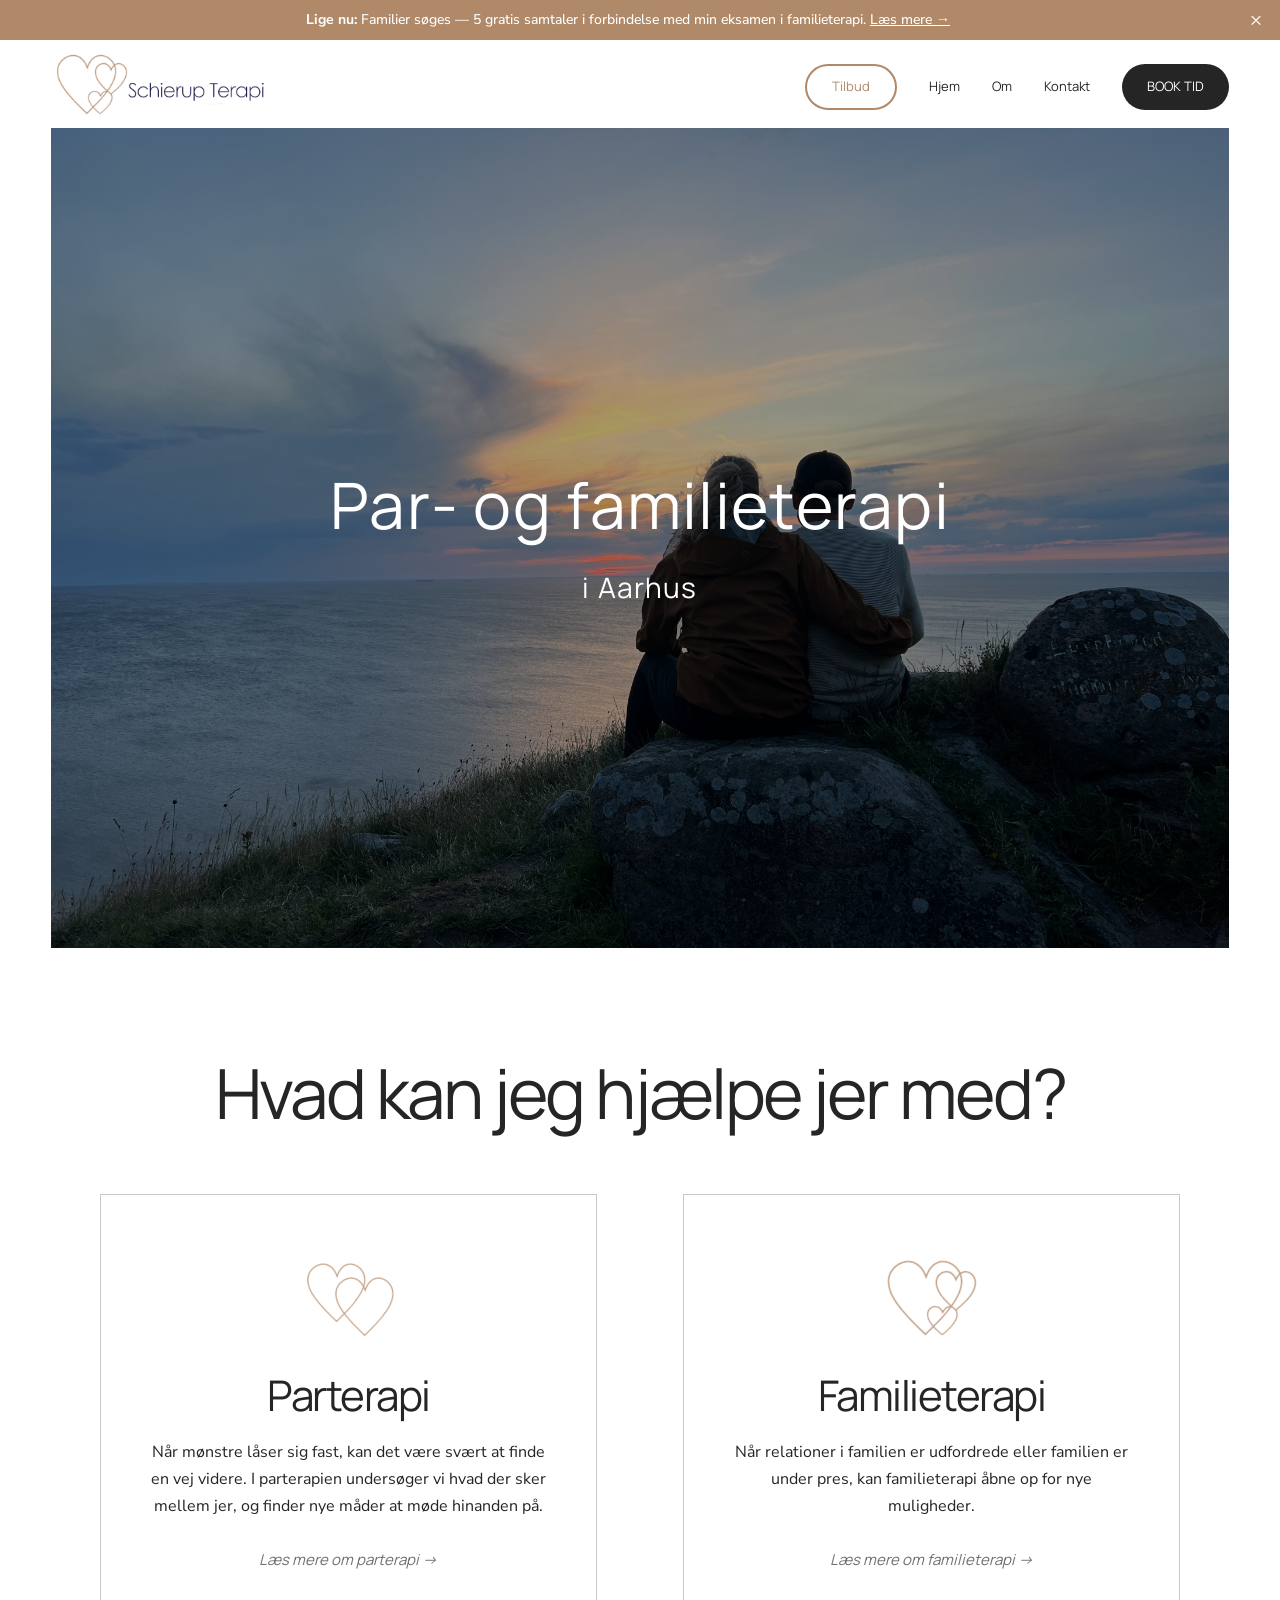
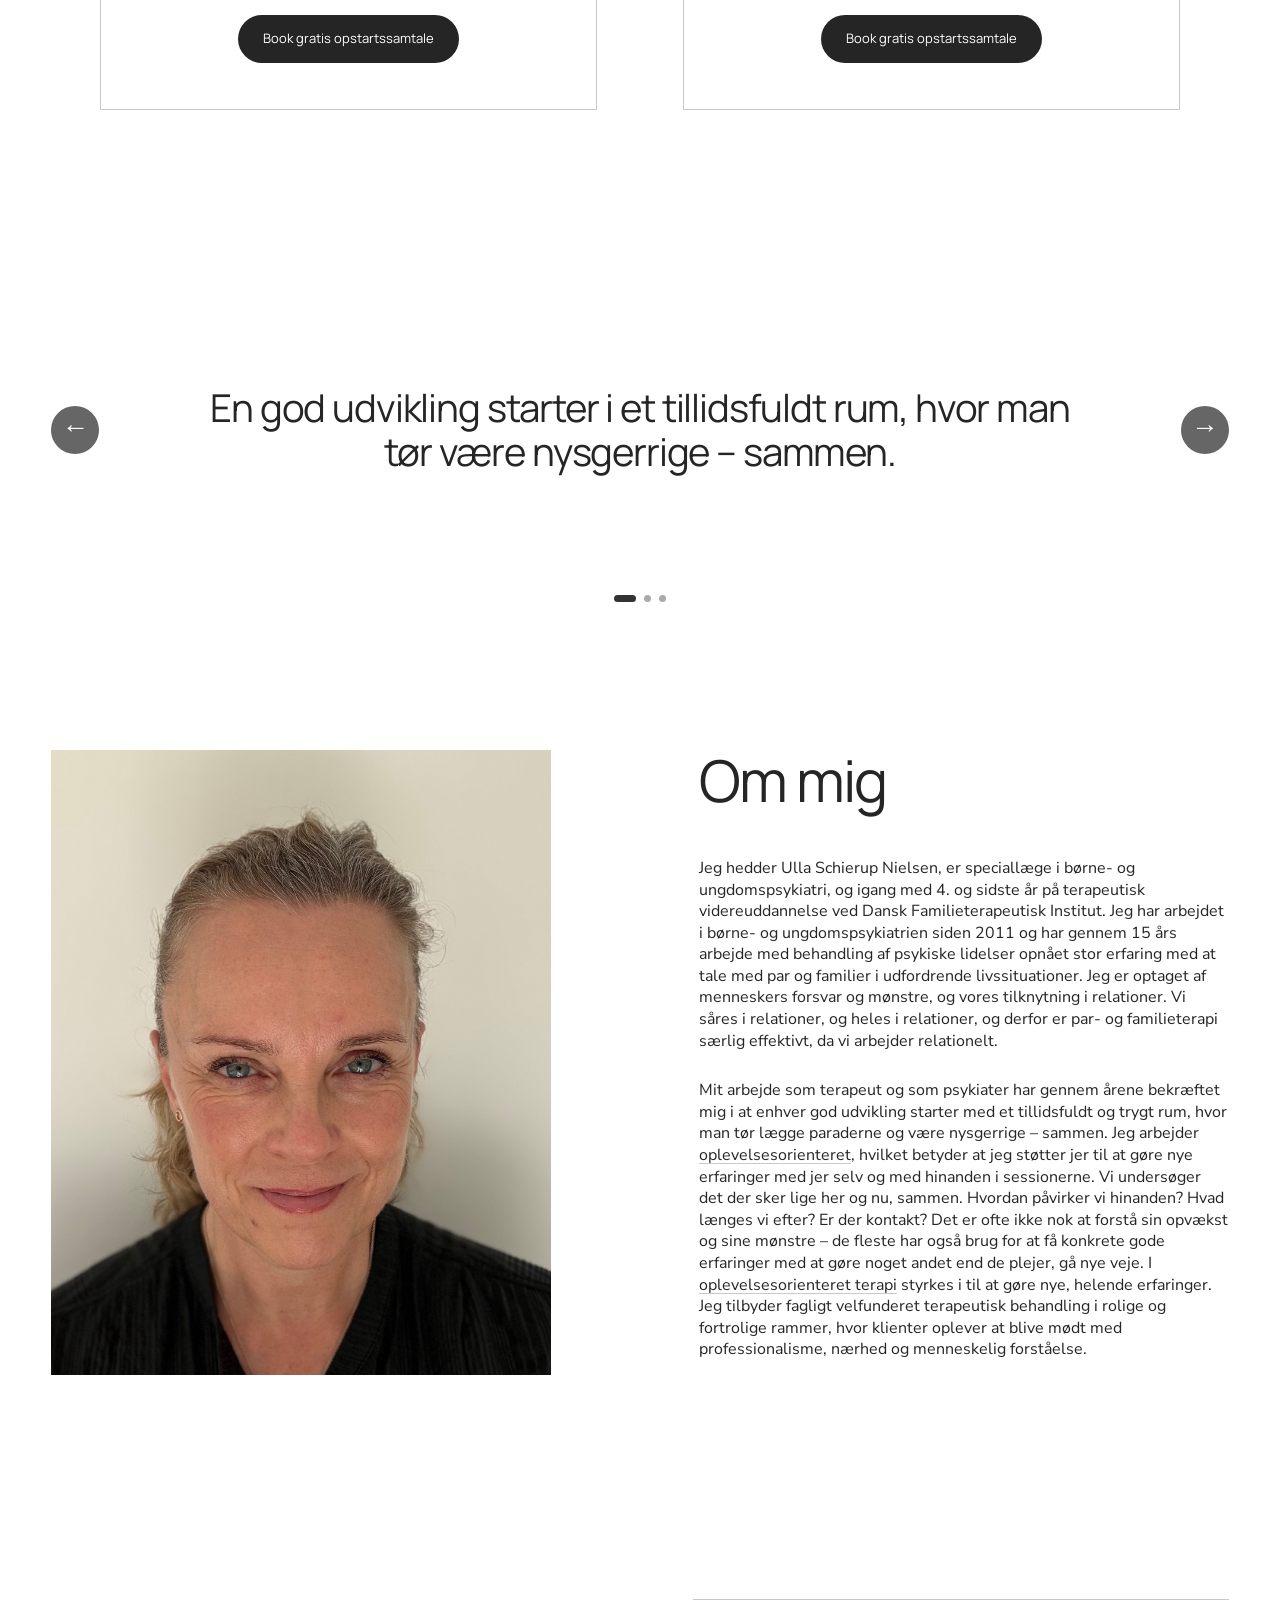
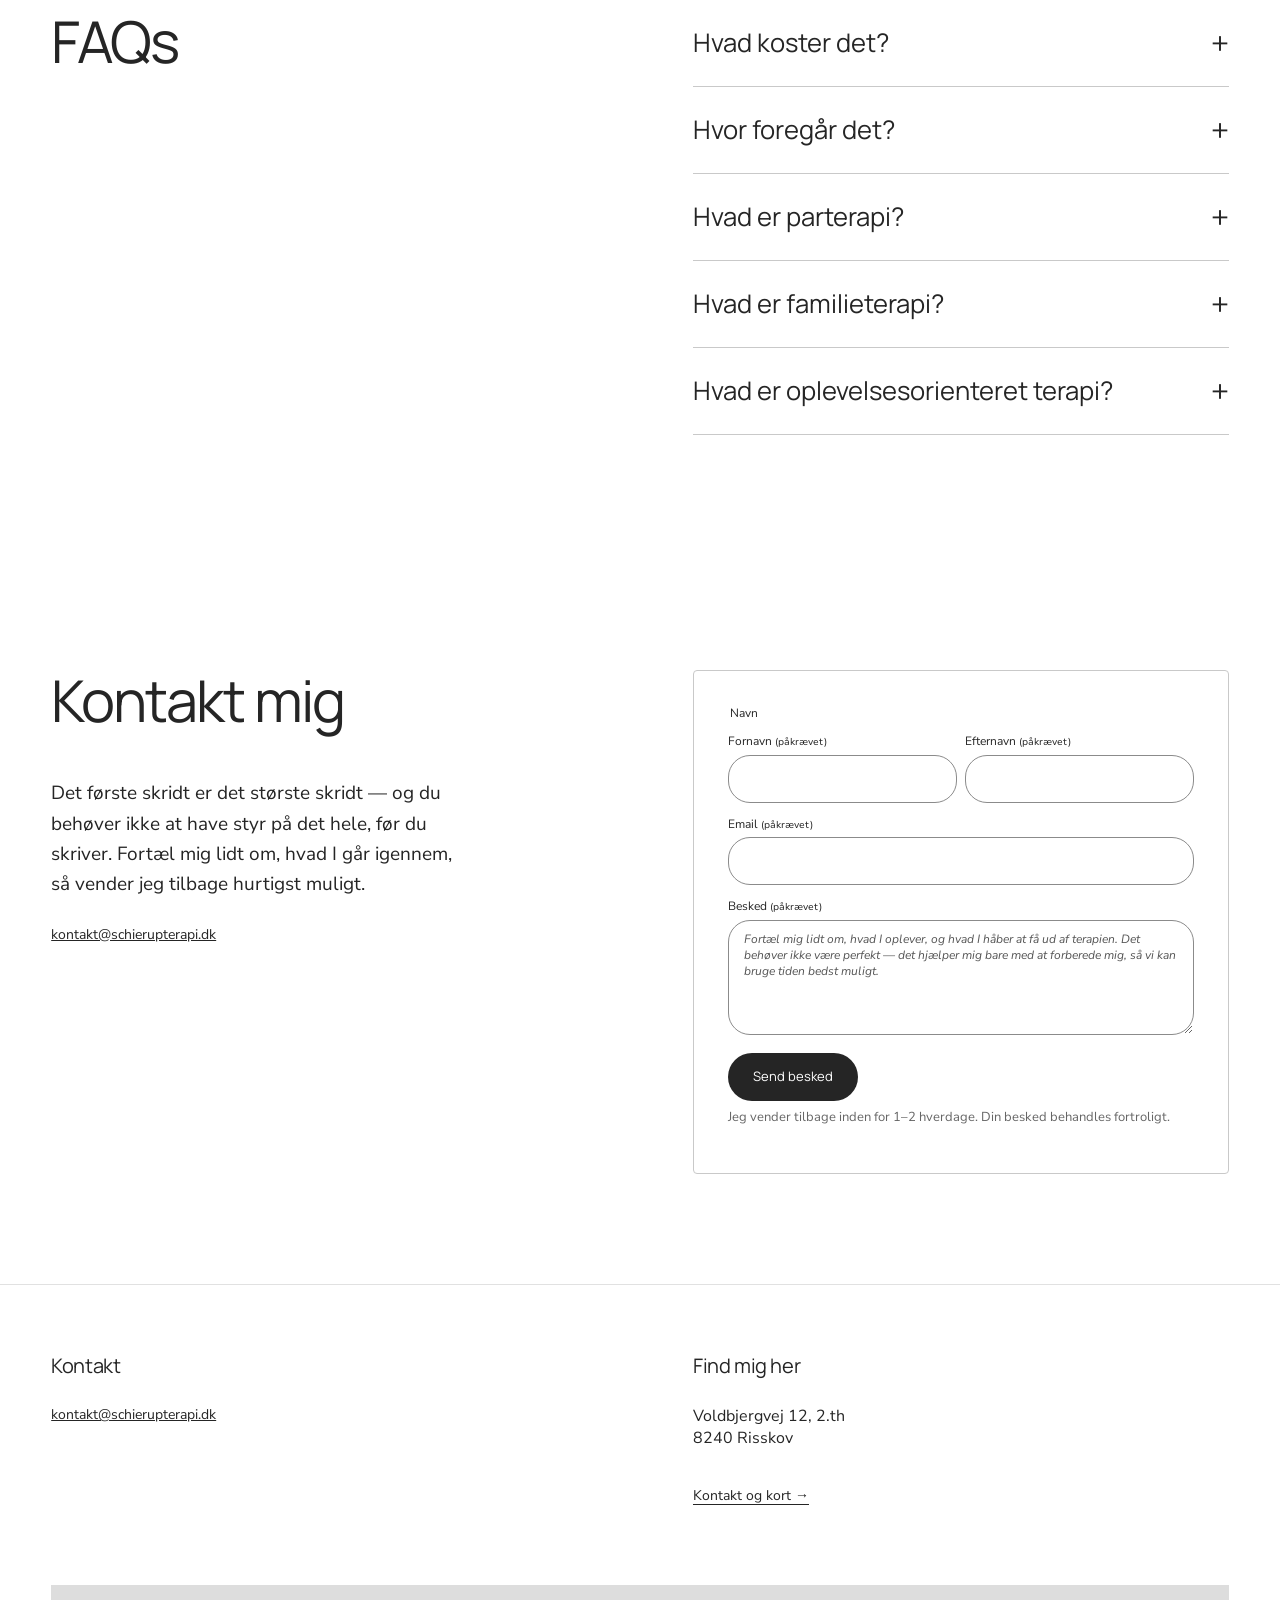
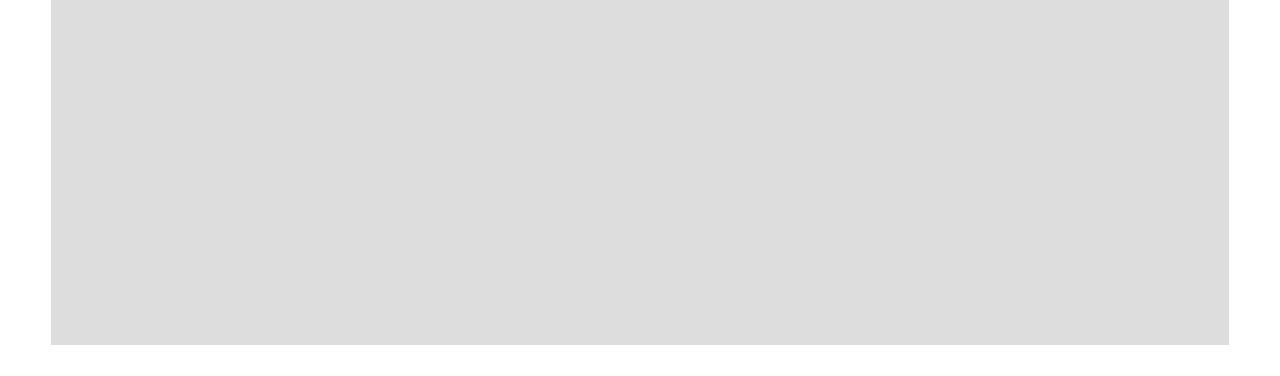
==== index.html @ 2f8e3a0c "Fix script version og konflikter" ====
<!doctype html>
<html lang="da">
<head>
  <meta charset="utf-8">
  <meta name="viewport" content="width=device-width, initial-scale=1">
  <meta name="description" content="Parterapi og familieterapi i Aarhus/Risskov ved Ulla Schierup Nielsen. Få hjælp til relationer, konflikter og familieliv. Book gratis opstartssamtale.">
<link rel="canonical" href="https://www.schierupterapi.dk/">
<meta property="og:title" content="Schierup Terapi — Parterapi og familieterapi i Aarhus">
<meta property="og:description" content="Parterapi og familieterapi i Aarhus/Risskov. Få hjælp til relationer, konflikter og familieliv. Book gratis opstartssamtale.">
<meta property="og:type" content="website">
<meta property="og:url" content="https://www.schierupterapi.dk/">
  <title>Schierup Terapi — Parterapi og familieterapi i Aarhus</title>
  <link rel="icon" type="image/png" sizes="32x32" href="assets/newsitelogo.png">
  <link rel="icon" type="image/png" sizes="180x180" href="assets/newsitelogo.png">
  <link rel="apple-touch-icon" href="assets/newsitelogo.png">
  <link rel="preconnect" href="https://fonts.googleapis.com">
  <link rel="preconnect" href="https://fonts.gstatic.com" crossorigin>
  <link href="https://fonts.googleapis.com/css2?family=Manrope:wght@400;500;700&family=Nunito+Sans:ital,wght@0,400;0,700;1,400&display=swap" rel="stylesheet">
  <link rel="stylesheet" href="styles.css?v=18">
<script type="application/ld+json">
{
  "@context": "https://schema.org",
  "@type": "LocalBusiness",
  "name": "Schierup Terapi",
  "description": "Parterapi og familieterapi i Aarhus/Risskov",
  "url": "https://www.schierupterapi.dk/",
  "email": "kontakt@schierupterapi.dk",
  "address": {
    "@type": "PostalAddress",
    "streetAddress": "Voldbjergvej 12, 2. th",
    "postalCode": "8240",
    "addressLocality": "Risskov",
    "addressCountry": "DK"
  },
  "areaServed": "Aarhus"
}
</script>
</head>
<body>
  <div class="site-banner" id="site-banner" role="region" aria-label="Tilbud">
    <a class="site-banner-link" href="tilbud.html"><strong>Lige nu:</strong> Familier søges — 5 gratis samtaler i forbindelse med min eksamen i familieterapi. <span class="banner-cta">Læs mere →</span></a>
    <button class="site-banner-close" type="button" aria-label="Luk banner" data-banner-close>×</button>
  </div>
  <a class="skip-link" href="#main">Gå til indhold</a>
  <header class="site-header">
    <a class="brand" href="#top" aria-label="Schierup Terapi – forside"><img src="assets/logo.png" alt="Schierup Terapi"></a>
    <button class="menu-toggle" type="button" aria-expanded="false" aria-controls="navigation"><span></span><span></span><span></span><span class="sr-only">Åbn menu</span></button>
    <nav id="navigation" aria-label="Hovedmenu">
      <a class="button button-offer" href="tilbud.html">Tilbud</a><a href="index.html">Hjem</a><a href="om.html">Om</a>
      <a href="kontakt.html">Kontakt</a>
      <a class="button button-header" href="book.html">BOOK TID</a>
    </nav>
  </header>

  <main id="main">
    <section class="hero" id="top" aria-label="Par- og familieterapi">
      <img src="assets/hero.jpg" alt="Yogaøvelse i et lyst rum" fetchpriority="high" decoding="async">
      <div class="hero-shade"></div>
      <div class="hero-content">
        <blockquote>Par- og familieterapi</blockquote>
        <cite>i Aarhus</cite>
      </div>
    </section>

    <section class="services section-shell">
      <h1>Hvad kan jeg hjælpe jer med?</h1>
      <div class="service-cards">
        <article class="service-card">
          <img class="service-icon" src="assets/parterapi.png" alt="" loading="lazy" decoding="async">
          <h2>Parterapi</h2>
          <p>Når mønstre låser sig fast, kan det være svært at finde en vej videre. I parterapien undersøger vi hvad der sker mellem jer, og finder nye måder at møde hinanden på.</p>
          <a class="card-link-secondary" href="#parterapi">Læs mere om parterapi <span>→</span></a>
          <a class="button treatment-button" href="book.html">Book gratis opstartssamtale</a>
        </article>
        <article class="service-card">
          <img class="service-icon" src="assets/familieterapi.png" alt="" loading="lazy" decoding="async">
          <h2>Familieterapi</h2>
          <p>Når relationer i familien er udfordrede eller familien er under pres, kan familieterapi åbne op for nye muligheder.</p>
          <a class="card-link-secondary" href="#familieterapi">Læs mere om familieterapi <span>→</span></a>
          <a class="button treatment-button" href="book.html">Book gratis opstartssamtale</a>
        </article>
      </div>
    </section>

    <section class="testimonial-strip" aria-label="Citater">
      <button class="round-arrow" type="button" data-quote-prev aria-label="Forrige citat">←</button>
      <div class="quote-viewport" aria-live="polite">
        <blockquote class="quote-slide is-active">En god udvikling starter i et tillidsfuldt rum, hvor man tør være nysgerrige – sammen.</blockquote>
        <blockquote class="quote-slide">Det er ikke altid nok at forstå sin opvækst. Ofte sker forandringen først når vi træder nye spor.</blockquote>
        <blockquote class="quote-slide">Når vi tør møde os selv og hinanden som vi er, kan vi tage personligt ansvar.</blockquote>
      </div>
      <button class="round-arrow" type="button" data-quote-next aria-label="Næste citat">→</button>
      <div class="quote-dots" data-quote-dots aria-label="Vælg citat"></div>
    </section>

    <section class="about section-shell" id="om">
      <div class="about-inner">
        <div class="about-visual">
          <div class="about-portrait">
            <img src="assets/portræt.jpg" alt="Ulla Schierup Nielsen" loading="lazy" decoding="async">
          </div>
        </div>
        <div class="about-copy">
          <h2>Om mig</h2>
          <p>Jeg hedder Ulla Schierup Nielsen, er speciallæge i børne- og ungdomspsykiatri, og igang med 4. og sidste år på terapeutisk videreuddannelse ved Dansk Familieterapeutisk Institut. Jeg har arbejdet i børne- og ungdomspsykiatrien siden 2011 og har gennem 15 års arbejde med behandling af psykiske lidelser opnået stor erfaring med at tale med par og familier i udfordrende livssituationer. Jeg er optaget af menneskers forsvar og mønstre, og vores tilknytning i relationer. Vi såres i relationer, og heles i relationer, og derfor er par- og familieterapi særlig effektivt, da vi arbejder relationelt.</p>
          <p>Mit arbejde som terapeut og som psykiater har gennem årene bekræftet mig i at enhver god udvikling starter med et tillidsfuldt og trygt rum, hvor man tør lægge paraderne og være nysgerrige – sammen. Jeg arbejder <a class="inline-link" href="index.html#oplevelsesorienteret-terapi">oplevelsesorienteret</a>, hvilket betyder at jeg støtter jer til at gøre nye erfaringer med jer selv og med hinanden i sessionerne. Vi undersøger det der sker lige her og nu, sammen. Hvordan påvirker vi hinanden? Hvad længes vi efter? Er der kontakt? Det er ofte ikke nok at forstå sin opvækst og sine mønstre – de fleste har også brug for at få konkrete gode erfaringer med at gøre noget andet end de plejer, gå nye veje. I <a class="inline-link" href="index.html#oplevelsesorienteret-terapi">oplevelsesorienteret terapi</a> styrkes i til at gøre nye, helende erfaringer. Jeg tilbyder fagligt velfunderet terapeutisk behandling i rolige og fortrolige rammer, hvor klienter oplever at blive mødt med professionalisme, nærhed og menneskelig forståelse.</p>
        </div> 
      </div>
    </section>

    <section class="faq section-shell" id="faq">
      <h2>FAQs</h2>
      <div class="faq-list">
        <details>
          <summary>Hvad koster det?<span>+</span></summary>
          <div class="faq-answer"><p>Parterapi, 90 minutter: 1.200 kr. pr. session, 5 sessioner for 5.000 kr</p><p>Familieterapi, 90 minutter: 1.200 kr. pr. session, 5 sessioner for 5.000 kr</p></div>
        </details>
        <details>
          <summary>Hvor foregår det?<span>+</span></summary>
          <div class="faq-answer"><p>Alle sessioner foregår i Institut for Mental Sundheds lokaler på Voldbjergvej 12, 2. th, 8240 Risskov.</p></div>
        </details>
        <details id="parterapi">
          <summary>Hvad er parterapi?<span>+</span></summary>
          <div class="faq-answer"><p>Når vi indgår i en tæt relation, påvirker vi hinanden. Der vil opstå misforståelser og konflikter som skal håndteres, og vores tillærte mønstre vil uundgåeligt brydes med hinanden. Vi udfordres i at være os selv, sammen. Vi konfronteres med vores mindre pæne sider, og nogle gange kan det være slidsomt. Sådan er parforhold for alle, og mange par finder efterhånden en god vej til at løse konflikter når de opstår.</p><p>Nogle gange bliver dynamikkerne så fastlåste at det er svært at se vejen videre – eller der opstår pludselig pres fra omgivelserne som vælter læsset. Parterapi kan løsne det fastlåste og åbne nye muligheder for udvikling.</p><p>Sammen undersøger vi hvordan I påvirker hinanden, hvilke behov der ligger bag reaktionerne, og tager udgangspunkt i det der foregår imellem jer, når nye veje skal findes. Da parterapi arbejder i det relationelle felt, er det en langt mere effektiv udviklingsmulighed end individuel terapi. Vi såres i relationer og heles i relationer.</p></div>
        </details>
        <details id="familieterapi">
          <summary>Hvad er familieterapi?<span>+</span></summary>
          <div class="faq-answer"><p>I vores familierelationer påvirkes vi livslangt. Uløste konflikter kan skabe afstand, spændinger og dårlig stemning i hjemmet eller i familien. Det mærker alle, både voksne og børn.</p><p>Familiens mønstre kan sætte spor i barndommen som rækker langt ind i voksenalderen, og man kan som voksen have brug for at få talt ud med sine voksne søskende eller ældre forældre. Der kan også pludselig opstå ydre pres på familien som udløser behov for at styrke relationerne.</p><p>Familieterapi handler om at tale om det der fylder i et trygt rum hvor alle bliver hørt. I terapien er vi sammen om at finde ud af hvordan I påvirker hinanden, hvilke behov og længsler der ligger bag reaktionerne, og tager udgangspunkt i det der foregår mellem jer i sessionerne, når nye veje skal findes. Når relationerne styrkes, skabes der mere ro, tryghed og plads til at være sig selv.</p><p>Børn kan deltage i terapien. De mærker stemninger i hjemmet og har brug for at føle sig betydningsfulde, at blive set, og at opleve at de voksne tager ansvar for at løse det der er svært. Børn kan derfor være en vigtig del af terapien, og vi finder sammen ud af hvordan og hvornår de deltager.</p><p>Da familieterapi arbejder i det relationelle felt, er det en langt mere effektiv udviklingsmulighed end individuel terapi. Vi såres i relationer og heles i relationer.</p></div>
        </details>
        <details id="oplevelsesorienteret-terapi">
          <summary>Hvad er oplevelsesorienteret terapi?<span>+</span></summary>
          <div class="faq-answer"><p>Jeg er uddannet på Dansk Familieterapeutisk Institut, som har stort fokus på oplevelsesorienteret terapi. Det betyder at jeg støtter jer til at gøre nye erfaringer med jer selv og hinanden i sessionerne. Vi undersøger hvad der sker lige her og nu, sammen. Hvordan påvirker vi hinanden? Hvordan lander vores ord? Hvilke behov og længsler ligger bag de reaktioner der kommer? Er der kontakt?</p><p>Det er ofte ikke nok at forstå sin opvækst og sine mønstre rent intellektuelt, selvom det absolut også har stor værdi. De fleste har også brug for at få konkrete erfaringer med at gøre noget andet end de plejer. Bryde dynamikken.</p><p>Når vi støttes til at tage de første spæde skridt til at bryde med vores gamle mønstre, og oplever her og nu at vores nye adfærd bliver mødt positivt i vores nære relationer, så skifter vi fra ren intellektuel forståelse til en dyb følelsesmæssig erfaring, som forplanter sig ud i nervesystem og krop. Deri ligger den sande, store forandring. Dette er kernen i oplevelsesorienteret terapi.</p></div>
        </details>
      </div>
    </section>

    <section class="contact section-shell" id="kontakt">
      <div class="contact-info">
        <h2>Kontakt mig</h2>
        <p class="contact-note">Det første skridt er det største skridt — og du behøver ikke at have styr på det hele, før du skriver. Fortæl mig lidt om, hvad I går igennem, så vender jeg tilbage hurtigst muligt.</p>
        <a href="mailto:kontakt@schierupterapi.dk">kontakt@schierupterapi.dk</a>
      </div>
      <form class="form" action="https://formsubmit.co/kontakt@schierupterapi.dk" method="POST" data-contact-form>
        <input type="hidden" name="_subject" value="Ny kontakt fra schierupterapi.dk">
        <input type="hidden" name="_next" value="https://www.schierupterapi.dk/?sendt=tak">
        <div class="hp-field" aria-hidden="true">
          <label> Lad feltet stå tomt<input name="website" tabindex="-1" autocomplete="off"></label>
        </div>
        <fieldset><legend>Navn</legend><div class="field-row"><label>Fornavn <small>(påkrævet)</small><input name="fornavn" required></label><label>Efternavn <small>(påkrævet)</small><input name="efternavn" required></label></div><label>Email <small>(påkrævet)</small><input name="email" type="email" required></label><label>Besked <small>(påkrævet)</small><textarea name="besked" required placeholder="Fortæl mig lidt om, hvad I oplever, og hvad I håber at få ud af terapien. Det behøver ikke være perfekt — det hjælper mig bare med at forberede mig, så vi kan bruge tiden bedst muligt."></textarea></label><button class="button" type="submit">Send besked</button><p class="form-trust">Jeg vender tilbage inden for 1–2 hverdage. Din besked behandles fortroligt.</p><p class="form-status" aria-live="polite"></p></fieldset>
      </form>
    </section>
  </main>

  <footer class="site-footer section-shell">
    <div><h2>Kontakt</h2><a href="mailto:kontakt@schierupterapi.dk">kontakt@schierupterapi.dk</a></div>
    <div><h2>Find mig her</h2><p>Voldbjergvej 12, 2.th<br>8240 Risskov</p><a class="inline-page-link" href="kontakt.html">Kontakt og kort →</a></div>
    <div class="footer-map"><iframe title="Kort over Voldbjergvej 12, Risskov" loading="lazy" src="https://www.google.com/maps?q=Voldbjergvej%2012%2C%202.%20th%2C%208240%20Risskov&output=embed"></iframe></div>
  </footer>
  <script src="script.js?v=20"></script>
</body>
</html>
---- styles.css ----
:root {
  --ink: #252525;
  --muted: #707070;
  --line: #c9c9c9;
  --soft: #f3f3f3;
  --white: #fff;
  --heading: "Manrope", Arial, sans-serif;
  --body: "Nunito Sans", Arial, sans-serif;
  --max: 1400px;
  --pad: clamp(24px, 4vw, 64px);
  --header-h: 88px;
}

* { box-sizing: border-box; }
html { scroll-behavior: smooth; }
body { margin: 0; color: var(--ink); background: var(--white); font-family: var(--body); font-size: 16px; line-height: 1.35; }
img { display: block; max-width: 100%; }
a { color: inherit; }
button, input, textarea { font: inherit; }
.sr-only, .skip-link { position: absolute; width: 1px; height: 1px; padding: 0; margin: -1px; overflow: hidden; clip: rect(0,0,0,0); white-space: nowrap; border: 0; }
.skip-link:focus { z-index: 100; top: 12px; left: 12px; width: auto; height: auto; margin: 0; padding: 12px 18px; background: #fff; color: #000; clip: auto; }

body { padding-top: calc(40px + var(--header-h)); }

/* Fast header, der skjuler sig ved scroll ned og dukker op ved scroll op.
   Hvid baggrund ligger på hele bredden, indholdet er stadig begrænset til --max. */
.site-header { position: fixed; top: 40px; left: 0; right: 0; z-index: 10; height: var(--header-h); padding: 10px max(var(--pad), calc((100% - var(--max)) / 2)); display: grid; grid-template-columns: 1fr auto 1fr; align-items: center; background: #fff; transition: transform .3s ease; }
.site-header.is-hidden { transform: translateY(calc(-100% - 40px)); }
.brand { width: 220px; }
.brand img { width: 100%; height: auto; object-fit: contain; object-position: left center; }
nav { grid-column: 3; display: flex; align-items: center; justify-content: flex-end; gap: clamp(20px, 2.5vw, 40px); font-family: var(--heading); font-size: 13px; }
nav > a:not(.button) { text-decoration: none; }
.button { display: inline-flex; align-items: center; justify-content: center; min-height: 48px; padding: 0 25px; border: 0; border-radius: 999px; color: #fff; background: #252525; text-decoration: none; font-family: var(--heading); font-size: 13px; cursor: pointer; }
.button-header { min-height: 46px; padding-inline: 25px; }
.button-offer { min-height: 46px; padding-inline: 25px; background: transparent; color: #b08968; border: 2px solid #b08968; }
.button-offer:hover { background: #b08968; color: #fff; }
.menu-toggle { display: none; }

.hero { position: relative; width: calc(100% - (2 * var(--pad))); max-width: var(--max); height: min(74vw, 820px); min-height: 610px; margin: 0 auto; color: white; overflow: hidden; }
.hero > img, .hero-shade { position: absolute; inset: 0; width: 100%; height: 100%; object-fit: cover; }
.hero-shade { background: rgba(0, 0, 0, .35); }
.hero-content { position: relative; height: 100%; padding: 0 28px; display: flex; flex-direction: column; align-items: center; justify-content: center; text-align: center; }
.hero blockquote { margin: 0 0 28px; font-family: var(--heading); font-size: clamp(38px, 5vw, 76px); font-weight: 400; line-height: 1.08; letter-spacing: 0.02em; }
.hero cite { font-family: var(--heading); font-size: clamp(26px, 2.2vw, 34px); font-style: normal; letter-spacing: 0.04em; }
.text-link { margin-top: 76px; padding-bottom: 7px; border-bottom: 1px solid currentColor; font-family: var(--heading); font-size: 13px; text-decoration: none; }
.text-link span { margin-left: 10px; }

.section-shell { max-width: var(--max); margin: auto; padding: 110px var(--pad); }
h1, h2, h3, p { margin-top: 0; }
h1, h2 { font-family: var(--heading); font-weight: 400; letter-spacing: -.035em; }
h1 { margin-bottom: 22px; font-size: clamp(42px, 5.4vw, 76px); line-height: 1.02; }
h2 { font-size: clamp(38px, 4.5vw, 64px); line-height: 1.05; }
p { font-size: 16px; }

.intro { display: grid; grid-template-columns: 1fr 1fr; gap: 9%; align-items: start; }
.intro-copy p { max-width: 490px; }
.image-pair { display: flex; gap: 16px; margin-top: 44px; }
.image-pair img { width: 112px; height: 164px; object-fit: cover; }
.form fieldset { padding: 0; margin: 0; border: 0; }
.form legend, .form label { display: block; font-size: 12px; }
.form legend { margin-bottom: 12px; }
.form label { margin-bottom: 13px; }
.form small { font-size: 10px; font-weight: 400; }
.field-row { display: grid; grid-template-columns: 1fr 1fr; gap: 8px; }
input, textarea { display: block; width: 100%; height: 48px; margin-top: 5px; padding: 10px 15px; border: 1.5px solid #8b8b8b; border-radius: 22px; background: transparent; color: var(--ink); outline: none; }
textarea { height: 115px; resize: vertical; }
input:focus, textarea:focus { border-color: #000; box-shadow: 0 0 0 1px #000; }
.form .button { margin-top: 5px; min-width: 102px; }
.form-status { display: none; margin: 12px 0 0; }
.form-status.show { display: block; }
.form-status.is-error { color: #a3271f; }

/* Honeypot-felt: skjult for mennesker, men fyldes af bots. */
.hp-field { position: absolute; left: -9999px; top: auto; width: 1px; height: 1px; overflow: hidden; }

.testimonial-strip { position: relative; min-height: 420px; padding: 80px var(--pad); display: flex; align-items: center; justify-content: center; gap: clamp(40px, 8vw, 130px); text-align: center; }
.testimonial-strip blockquote { margin: 0; font-family: var(--heading); font-size: clamp(25px, 3vw, 44px); line-height: 1.15; letter-spacing: -.03em; }
.testimonial-strip cite { display: block; margin-top: 12px; font-family: var(--body); font-size: 14px; font-style: normal; }
.quote-viewport { width: min(900px, 100%); min-height: 175px; display: grid; place-items: center; }
.quote-slide { grid-area: 1 / 1; width: 100%; opacity: 0; transform: translateY(10px); transition: opacity .35s ease, transform .35s ease; }
.quote-slide.is-active { opacity: 1; transform: none; }
.quote-dots { position: absolute; bottom: 38px; left: 50%; display: flex; gap: 8px; transform: translateX(-50%); }
.quote-dots button { width: 7px; height: 7px; padding: 0; border: 0; border-radius: 50%; background: #aaa; cursor: pointer; transition: width .2s, background .2s; }
.quote-dots button.is-active { width: 22px; border-radius: 8px; background: #333; }
.round-arrow { flex: 0 0 48px; width: 48px; height: 48px; padding: 0 0 4px; border: 0; border-radius: 50%; color: white; background: #666; font-size: 27px; line-height: 1; cursor: pointer; transition: transform .18s ease, background .18s ease, box-shadow .18s ease; }
.round-arrow:hover { transform: scale(1.08); background: #333; box-shadow: 0 7px 18px rgba(0,0,0,.18); }
.round-arrow:active { transform: scale(.93); }
.button, .text-link, .faq summary, nav a { transition: color .18s ease, background-color .18s ease, transform .18s ease, box-shadow .18s ease, opacity .18s ease; }
.button:hover { background: #454545; transform: translateY(-2px); box-shadow: 0 7px 18px rgba(0,0,0,.14); }
.button:active { transform: translateY(0) scale(.97); }
.text-link:hover { opacity: .72; }
.faq summary:hover { color: #666; }

.services h1 { margin-bottom: 65px; text-align: center; }
.service-cards { display: grid; grid-template-columns: 1fr 1fr; gap: 8%; max-width: 1080px; margin: auto; }
.service-card { padding: 52px 45px 46px; border: 1px solid var(--line); text-align: center; }
.service-icon { display: block; width: 100px; height: 100px; margin: 0 auto 26px; object-fit: contain; transition: transform .25s ease; }
.service-card h2 { margin-bottom: 22px; font-size: clamp(30px, 3.3vw, 46px); }
.service-card p { margin-bottom: 30px; line-height: 1.7; }
.service-card a { font-family: var(--heading); font-size: 15px; font-style: italic; text-decoration: none; }
.service-card a span { display: inline-block; transition: transform .2s ease; }
.service-card:hover .service-icon { transform: scale(1.06); }
.service-card:hover a span { transform: translateX(5px); }
.service-card .card-link-secondary { display: block; margin-bottom: 16px; color: var(--muted); }
.service-card .card-link-secondary:hover { color: var(--ink); }
/* Knappen arver italic 15px fra .service-card a, så det skal nulstilles */
.service-card a.treatment-button { margin-top: 28px; font-size: 13px; font-style: normal; }

.inline-link { text-decoration: underline; text-underline-offset: 3px; text-decoration-thickness: 1px; text-decoration-color: var(--line); transition: text-decoration-color .18s ease; }
.inline-link:hover { text-decoration-color: currentColor; }
.inline-page-link { display: inline-block !important; margin-top: 22px !important; font-size: 14px; text-underline-offset: 4px; }
.standalone-page { min-height: 65vh; }
.page-intro { padding-bottom: 35px; }
.eyebrow { margin-bottom: 18px; color: var(--muted); font-family: var(--heading); font-size: 14px; letter-spacing: .04em; text-transform: uppercase; }
.lead { max-width: 600px; font-size: 21px; }
.standalone-content { padding-top: 55px; }
.about-standalone { max-width: var(--max); }
.about-standalone .about-inner { width: 100%; }
.about-standalone .about-copy h1 { margin-bottom: 30px; }
.about-standalone .about-copy .eyebrow { margin-bottom: 15px; }
.about-standalone .about-portrait { max-width: 500px; }
.contact-layout { display: grid; grid-template-columns: 1fr 1.2fr; gap: 8%; align-items: start; padding-top: 45px; }
.contact-details h2 { margin-bottom: 30px; }
.contact-details address { margin-bottom: 28px; font-style: normal; font-size: 18px; line-height: 1.55; }
.contact-details > a:not(.button) { display: block; margin-bottom: 28px; font-size: 16px; }
.map-wrap { position: relative; min-height: 430px; overflow: hidden; border-radius: 3px; background: #ddd; }
.map-wrap iframe { width: 100%; height: 100%; min-height: 430px; border: 0; }
/* Samme kolonnefordeling som .contact-layout, så formularen er lige så bred som kortet under */
.contact-intro { display: grid; grid-template-columns: 1fr 1.2fr; gap: 8%; align-items: start; padding-bottom: 45px; }
.contact-intro-copy { padding-top: 6px; }
.contact-intro .lead { margin-bottom: 0; font-size: 19px; }
.contact-form { padding: 34px; border: 1px solid var(--line); border-radius: 4px; }
.book-page { max-width: 760px; padding-top: 35px; }
.book-page .form { padding: 34px; border: 1px solid var(--line); border-radius: 4px; }
.book-page .button { margin-top: 8px; }
.book-page h2 { margin-bottom: 20px; }
.book-alts { padding-top: 20px; }
.book-alts p { max-width: 560px; }
.book-alts-address { margin-top: 30px; color: var(--muted); font-size: 15px; }

[id] { scroll-margin-top: 30px; }

.treatment-list { padding-top: 20px; }
.treatment-card { max-width: 860px; margin: 0 auto 26px; padding: clamp(45px, 6vw, 80px) clamp(28px, 5vw, 72px); border: 1px solid var(--line); text-align: center; }
.treatment-card .service-icon { width: 118px; height: 118px; }
.treatment-card h2 { margin-bottom: 34px; line-height: 1.22; }
/* Denne overskrift er sat på to linjer med en <br>, så skriftstørrelsen er
   beregnet ned, så den aldrig bryder ned til en tredje linje. */
.treatment-card-noicon h2 { font-size: clamp(22px, 4.2vw, 54px); }
.treatment-card-noicon h2 { margin-bottom: 34px; }
.treatment-card p { max-width: 660px; margin: 0 auto 24px; line-height: 1.75; }
.treatment-card p:last-of-type { margin-bottom: 0; }
.treatment-card .treatment-button { margin-top: 40px; }

.free-call { padding-bottom: 40px; text-align: center; }
.free-call h1 { margin-bottom: 6px; }
.free-call-badge { margin: 0 0 14px; font-family: var(--heading); font-size: clamp(56px, 9vw, 110px); font-weight: 400; line-height: 1; letter-spacing: -.04em; }
.free-call-meta { margin-bottom: 70px; color: var(--muted); font-size: 21px; }
.free-call-intro { max-width: 560px; margin: 0 auto 34px; font-size: 19px; }
.free-call-note { max-width: 560px; margin: 34px auto 0; color: var(--muted); }
.free-call-cta { min-width: 100%; min-height: 66px; margin-top: 46px; padding-inline: 34px; font-size: 16px; }
.button-outline { color: #252525; background: transparent; box-shadow: inset 0 0 0 1.5px #252525; }
.button-outline:hover { color: #fff; background: #252525; }

.checklist { max-width: 760px; margin: 0; padding: 0; list-style: none; border-top: 1px solid var(--line); }
.checklist li { padding: 26px 0 26px 34px; position: relative; border-bottom: 1px solid var(--line); text-align: left; line-height: 1.65; }
.checklist li::before { content: ""; position: absolute; top: 35px; left: 8px; width: 9px; height: 9px; border-radius: 50%; background: #252525; }
.checklist strong { display: block; margin-bottom: 4px; font-family: var(--heading); font-size: clamp(18px, 2vw, 23px); font-weight: 400; line-height: 1.25; letter-spacing: -.02em; }
@media (max-width: 700px) { .contact-layout { grid-template-columns: 1fr; gap: 48px; } .map-wrap, .map-wrap iframe { min-height: 340px; } .book-page .form { padding: 22px 16px; } .contact-intro { grid-template-columns: 1fr; gap: 40px; } .contact-form { padding: 22px 16px; } .standalone-content { padding-top: 35px; } }
.about { min-height: 830px; display: flex; align-items: center; }
.about-inner { width: 100%; display: grid; grid-template-columns: 1fr 1fr; gap: 10%; align-items: start; }
.about-visual h2 { margin: 0 0 45px; }
.about-portrait { width: 100%; max-width: 500px; margin: 0; overflow: hidden; background: #f3f3f3; }
.about-portrait img { width: 100%; height: auto; aspect-ratio: 4 / 5; object-fit: cover; object-position: center top; }
.about-copy { padding-top: 0; }
.about-copy p { margin-bottom: 28px; }
.about-copy .about-lead { margin-top: 0; margin-bottom: 0; font-size: 19px; }
.about-button { min-width: 250px; min-height: 66px; margin-top: 18px; padding-inline: 34px; font-size: 16px; }
.about-button span { display: inline-block; margin-left: 12px; font-size: 21px; line-height: 1; transition: transform .2s ease; }
.about-button:hover span { transform: translateX(5px); }

.faq { padding-top: 100px; padding-bottom: 125px; display: grid; grid-template-columns: 1fr 1fr; gap: 9%; }
.faq h2 { margin-top: 12px; }
.faq-list { border-top: 1px solid var(--line); }
.faq details { border-bottom: 1px solid var(--line); }
.faq summary { min-height: 86px; display: flex; justify-content: space-between; gap: 25px; align-items: center; list-style: none; font-family: var(--heading); font-size: clamp(18px, 2vw, 27px); line-height: 1.2; cursor: pointer; }
.faq summary::-webkit-details-marker { display: none; }
.faq summary span { flex: 0 0 auto; font-family: var(--body); font-size: 30px; font-weight: 400; transition: transform .2s; }
.faq details[open] summary span { transform: rotate(45deg); }
/* Anker scroller ikke helt under den faste header */
.faq details { scroll-margin-top: 100px; }
.faq-answer { padding: 0 45px 28px 0; }
.faq-answer p { margin-bottom: 12px; }
.faq-link summary { padding-right: 15px; }
.faq-more { display: inline-block; margin-top: 6px; font-family: var(--heading); font-size: 15px; font-style: italic; text-decoration: none; }
.faq-more span { display: inline-block; transition: transform .2s ease; }
.faq-more:hover span { transform: translateX(5px); }

.contact { display: grid; grid-template-columns: 1fr 1fr; gap: 9%; }
.contact-info a { display: inline-block; margin: 26px 0 0; font-size: 14px; }
.contact-note { max-width: 420px; margin: 26px 0 0; font-size: 19px; line-height: 1.6; }
.contact .form { padding: 34px; border: 1px solid var(--line); border-radius: 4px; }
.site-footer { padding-top: 70px; padding-bottom: 80px; display: grid; grid-template-columns: 1fr 1fr; gap: 9%; border-top: 1px solid #e1e1e1; }
.site-footer h2 { margin-bottom: 30px; font-size: 20px; letter-spacing: -.02em; }
.site-footer a { display: block; margin-bottom: 10px; font-size: 14px; }
.footer-map { grid-column: 1 / -1; min-height: 360px; margin-top: 20px; overflow: hidden; background: #ddd; }
.footer-map iframe { display: block; width: 100%; height: 360px; border: 0; }
@media (max-width: 700px) { .footer-map, .footer-map iframe { min-height: 300px; height: 300px; } }

/* Mellem mobil breakpointet og ca. 950px er der plads til den længere nav-tekst. */
@media (max-width: 950px) and (min-width: 701px) {
  .brand { width: 165px; }
  nav { gap: 18px; font-size: 12px; }
  .button-header { padding-inline: 18px; }
}

@media (max-width: 700px) {
  :root { --pad: 15px; --header-h: 60px; }
  .site-banner { min-height: 90px; align-items: center; }
  .site-header { top: 90px; }
  body { padding-top: calc(90px + var(--header-h)); }
  body.banner-hidden .site-header { top: 0; }
body.banner-hidden { padding-top: var(--header-h); }
  body.banner-hidden { padding-top: var(--header-h); }
  .site-header { padding-block: 15px; grid-template-columns: 1fr auto; }
  .brand { width: 88px; z-index: 2; }
  .menu-toggle { z-index: 2; width: 36px; height: 30px; padding: 3px; display: flex; flex-direction: column; justify-content: space-around; border: 0; background: transparent; }
  .menu-toggle span:not(.sr-only) { display: block; width: 26px; height: 1px; margin-left: auto; background: #222; transition: .2s; }
  nav { position: fixed; inset: 0; z-index: 1; padding: 90px 25px 40px; display: flex; flex-direction: column; align-items: flex-start; justify-content: center; gap: 28px; background: white; font-size: 26px; opacity: 0; pointer-events: none; transform: translateY(-10px); transition: .2s; }
  nav.open { opacity: 1; pointer-events: auto; transform: none; }
  nav .button { margin-top: 10px; }
  .menu-toggle.active span:nth-child(1) { transform: translateY(7px) rotate(45deg); }
  .menu-toggle.active span:nth-child(2) { opacity: 0; }
  .menu-toggle.active span:nth-child(3) { transform: translateY(-7px) rotate(-45deg); }
  /* 1:1 på mobil, så billedet ikke beskæres og der er plads til overskriften */
  .hero { width: calc(100% - 30px); height: auto; aspect-ratio: 1 / 1; min-height: 0; max-height: none; }
  .hero-content { padding: 0 22px; }
  .hero blockquote { font-size: clamp(30px, 9vw, 38px); letter-spacing: 0.01em; }
  .hero cite { font-size: 22px; }
  .text-link { margin-top: 54px; }
  .section-shell { padding: 82px var(--pad); }
  h1 { font-size: 43px; }
  h2 { font-size: 39px; }
  .services h1 { margin-bottom: 42px; }
  .service-cards { grid-template-columns: 1fr; gap: 18px; }
  .service-card { padding: 42px 26px 38px; }
  .intro, .about-inner, .faq, .contact, .site-footer { grid-template-columns: 1fr; gap: 60px; }
  .intro .form { margin-top: 0; }
  .testimonial-strip { min-height: 370px; padding: 60px 20px; gap: 17px; }
  .testimonial-strip blockquote { font-size: 23px; }
  .testimonial-strip blockquote br { display: none; }
  .round-arrow { flex-basis: 37px; width: 37px; height: 37px; font-size: 21px; }
  .about { min-height: 0; }
  .about-visual h2 { margin-bottom: 32px; }
  .about-copy { padding-top: 0; }
  .about-copy h2 { margin-bottom: 28px; }
  .about-portrait { max-width: 330px; }
  .faq { gap: 48px; }
  .faq h2 { margin: 0; }
  .treatment-card { margin-bottom: 18px; padding-inline: 18px; }
  .treatment-card .treatment-button { margin-top: 32px; }
  .free-call-badge { font-size: 64px; }
  .free-call-meta { margin-bottom: 48px; font-size: 18px; }
  .checklist li { padding-left: 28px; }
  .free-call-cta { margin-top: 36px; }
  .treatment-card-noicon h2 { font-size: 19px; }
  .contact { gap: 48px; }
  .contact .form { padding: 22px 16px; }
  .site-footer { gap: 35px; }
}

/* Banner */
.site-banner {
  position: fixed;
  top: 0;
  left: 0;
  right: 0;
  z-index: 1001;
  transform: translateY(0);
  transition: transform .3s ease;
  display: flex;
  align-items: center;
  justify-content: center;
  gap: 12px;
  padding: 10px 40px 10px 16px;
  background: #b08968;
  color: #fff;
  font-size: 14px;
  line-height: 1.4;
}
.site-banner.is-hidden { display: none; }
.site-banner.is-hidden-scroll { transform: translateY(-100%); }
body.banner-hidden .site-header { top: 0; }
body.banner-hidden { padding-top: var(--header-h); }
.site-banner-link {
  color: #fff;
  text-decoration: none;
  font-weight: 500;
}
.banner-cta { white-space: nowrap; text-decoration: underline; }
.banner-cta { white-space: nowrap; }
.site-banner-close {
  position: absolute;
  right: 10px;
  top: 50%;
  transform: translateY(-50%);
  background: transparent;
  border: none;
  color: #fff;
  font-size: 20px;
  line-height: 1;
  cursor: pointer;
  padding: 4px 8px;
}
.field-help {
  font-size: 14px;
  color: #555;
  margin: 8px 0 4px;
  font-style: italic;
}
textarea::placeholder { color: #555; font-style: italic; }
.form-trust {
  font-size: 13px;
  color: #666;
  margin-top: 8px;
}

@media (prefers-reduced-motion: reduce) {
  html { scroll-behavior: auto; }
  *, *::before, *::after { transition: none !important; }
}

.tilbud-intro h1 { font-size: clamp(26px, 5vw, 36px); line-height: 1.35; border-bottom: 1px solid #c9c9c9; padding-bottom: 16px; margin-bottom: 24px; }

.tilbud-intro h2, .tilbud-copy h2 { font-size: clamp(26px, 5vw, 36px); line-height: 1.35; margin-top: 24px; }

.contact-layout--tilbud { grid-template-columns: 1fr 1fr; align-items: center; }
.contact-layout--tilbud .contact-details { display: flex; justify-content: center; align-items: center; }
.contact-layout--tilbud .about-portrait { max-width: 400px; }

@media (max-width: 700px) {
  .contact-layout--tilbud { grid-template-columns: 1fr; gap: 32px; }
  .contact-layout--tilbud .contact-details { height: auto !important; }
  .contact-layout--tilbud .about-portrait { max-width: 260px; }
}
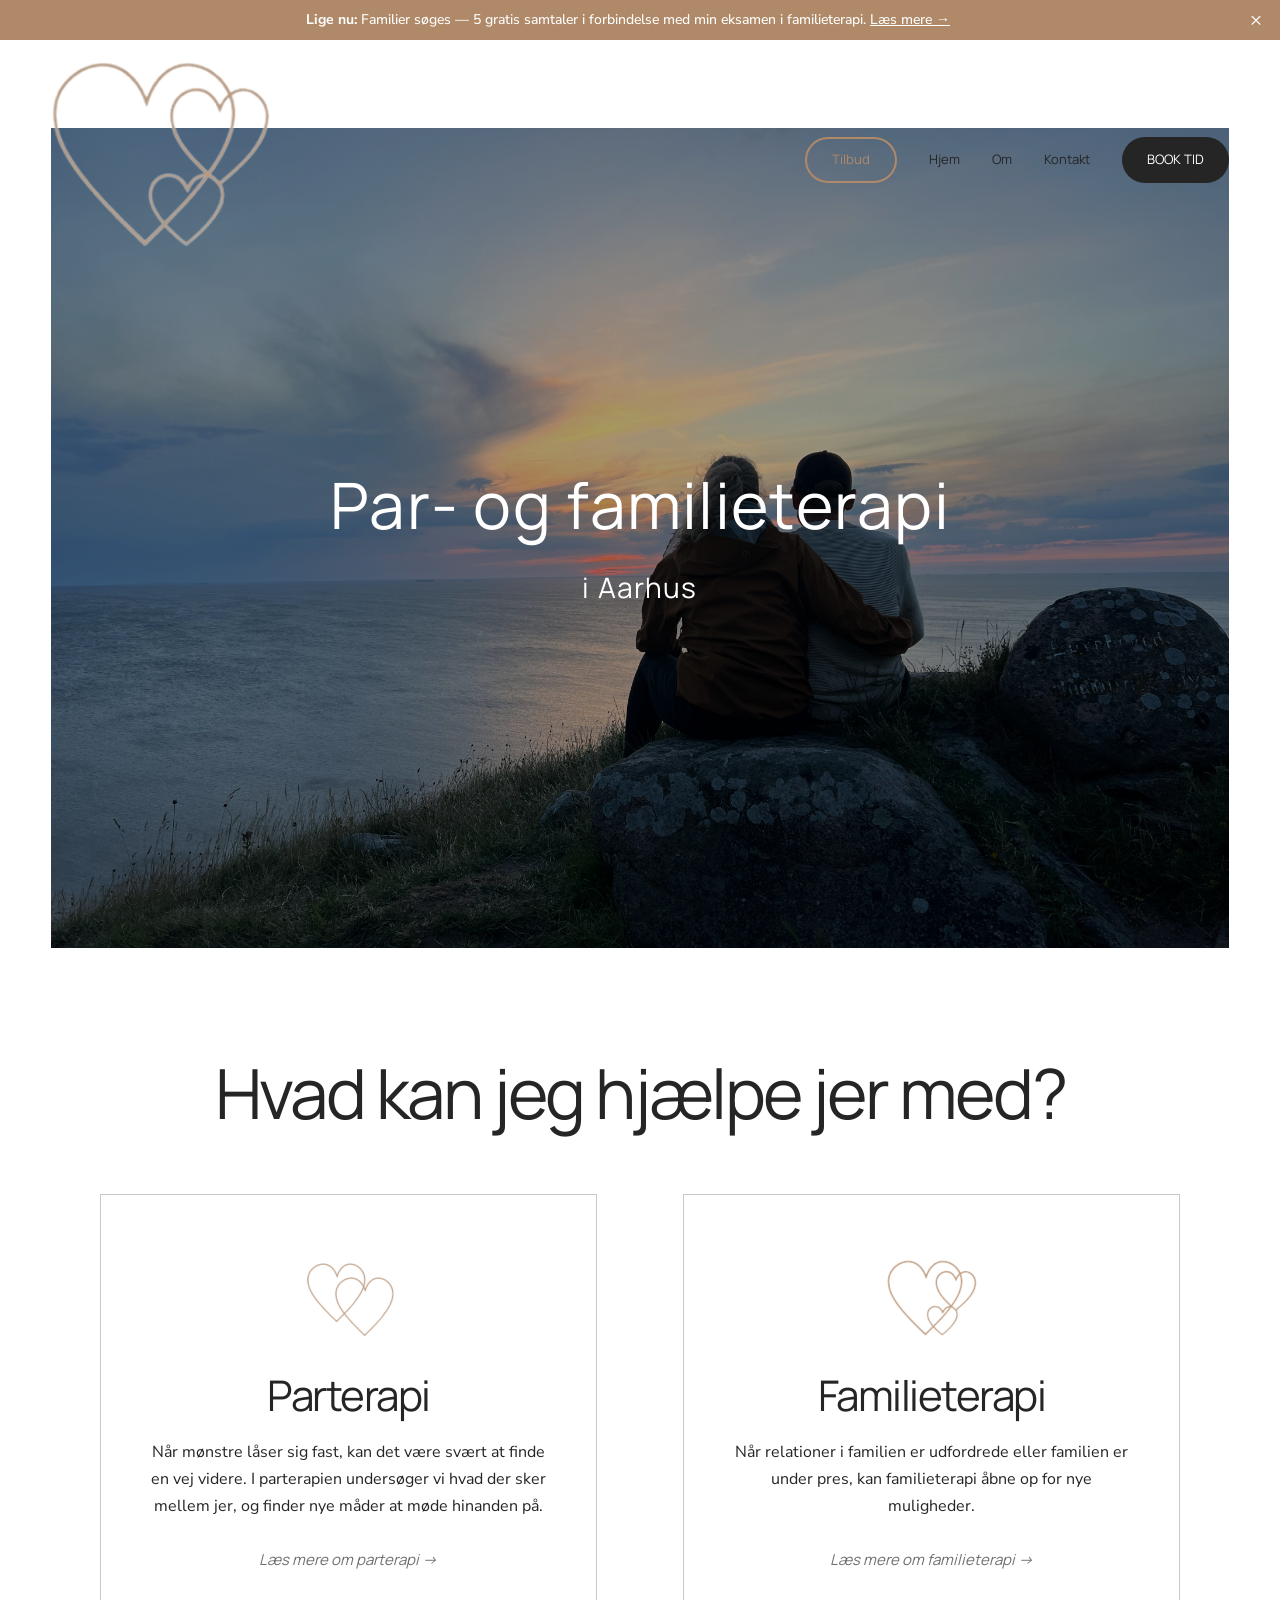
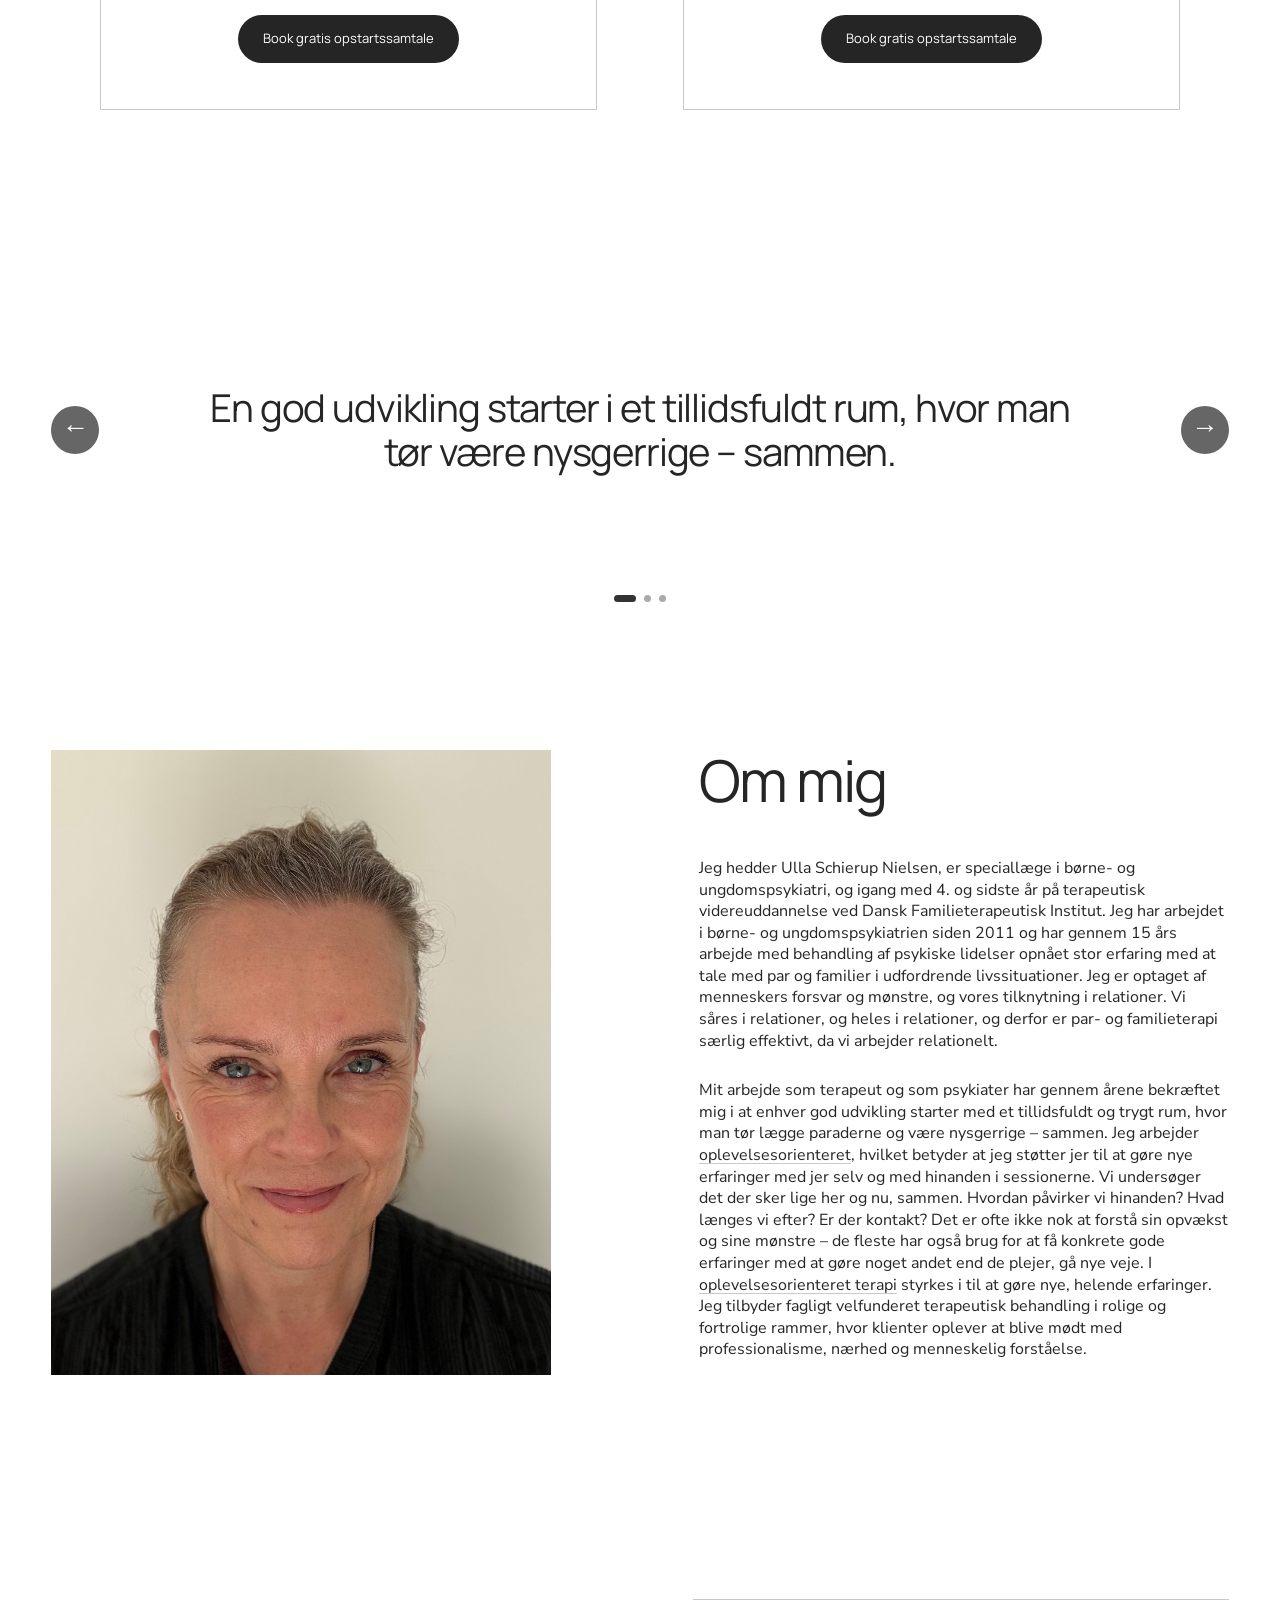
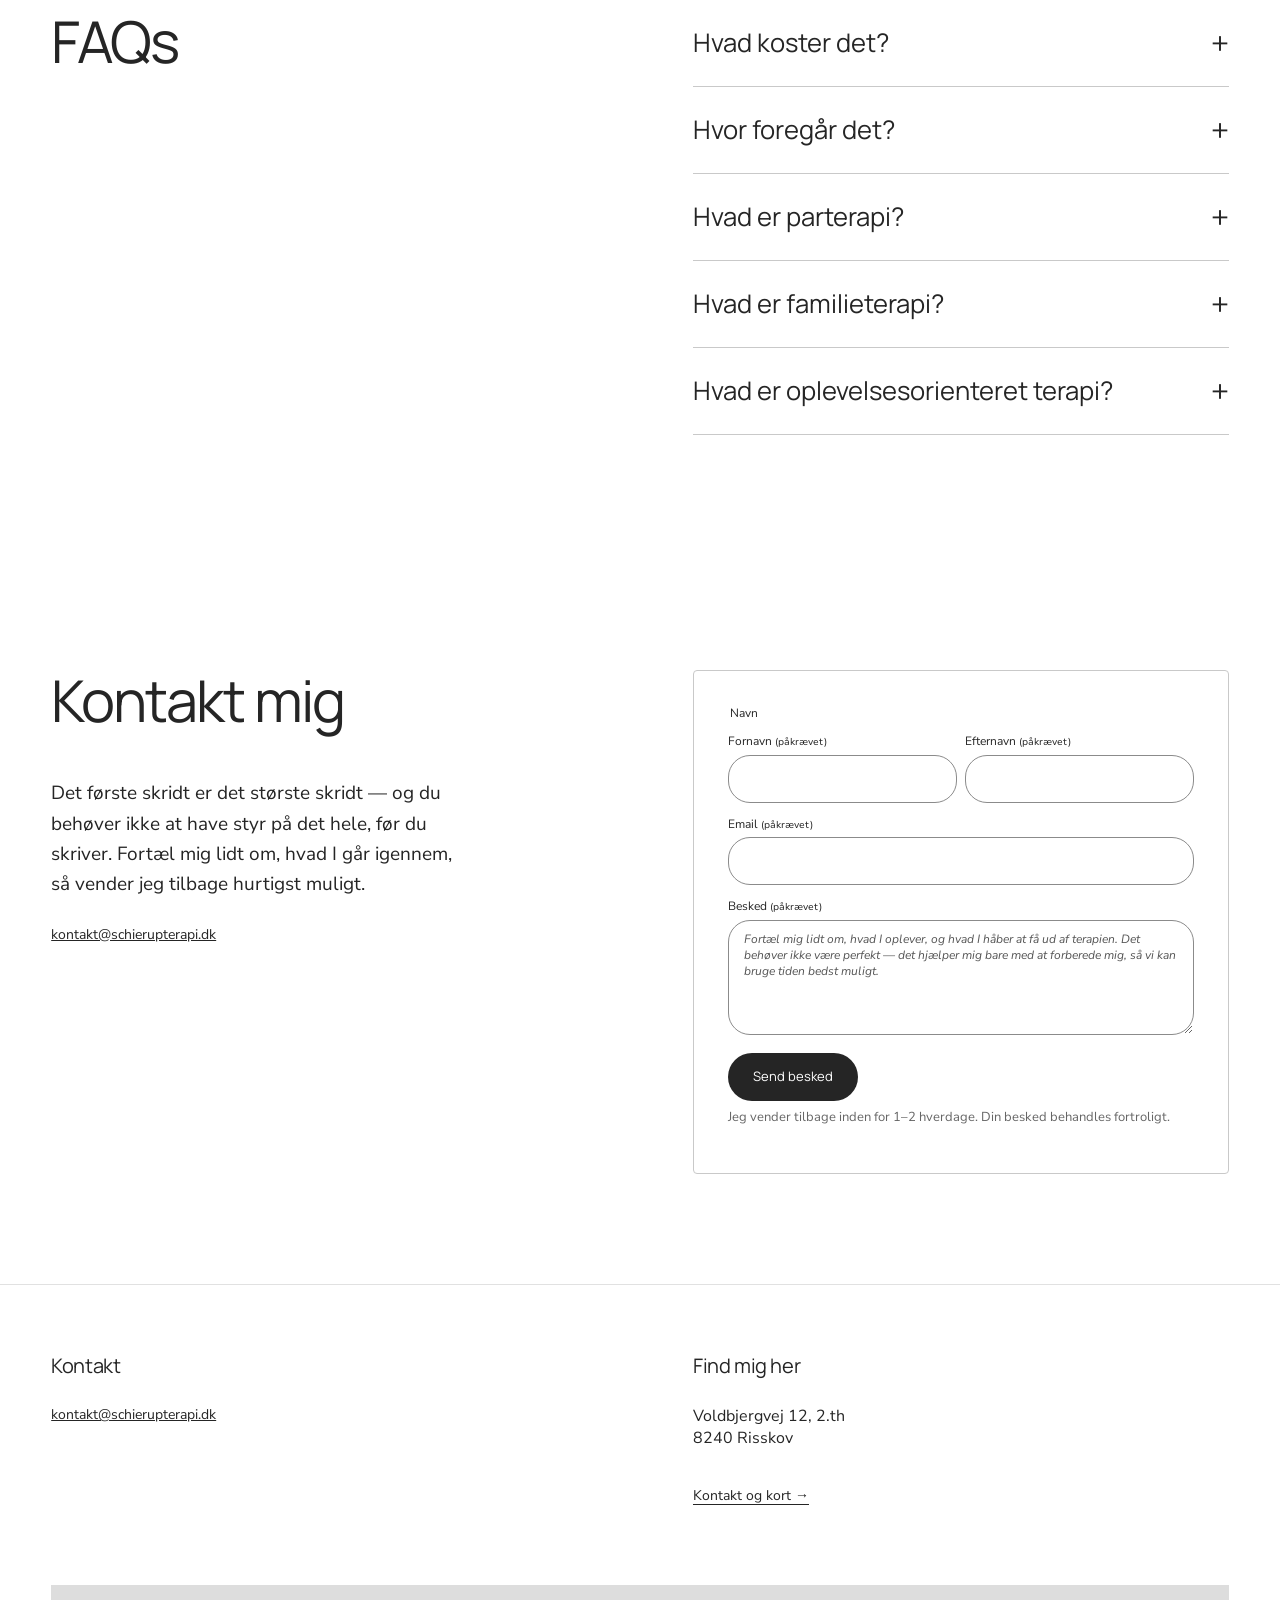
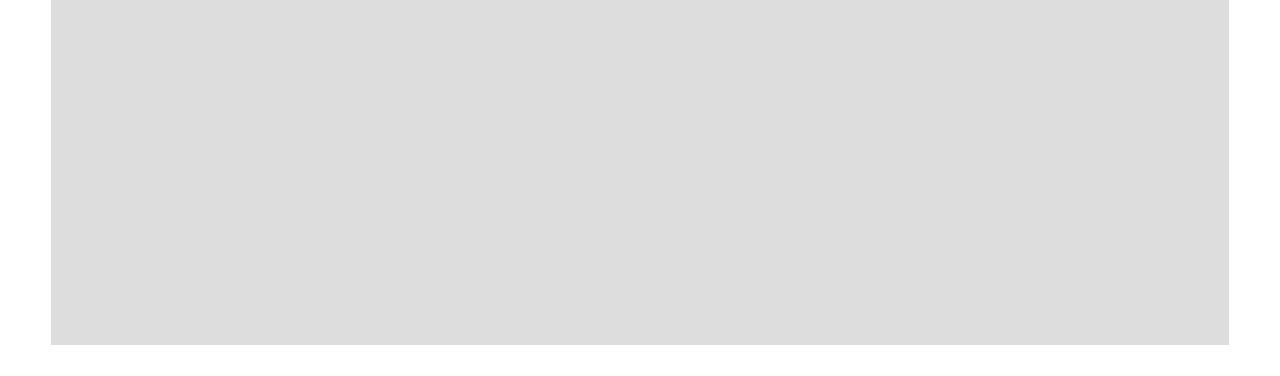
==== commit c15ffddc: "Brug sitelogo.png som brand-logo + shortcut icon" ====
--- a/index.html
+++ b/index.html
@@ -10,9 +10,10 @@
 <meta property="og:type" content="website">
 <meta property="og:url" content="https://www.schierupterapi.dk/">
   <title>Schierup Terapi — Parterapi og familieterapi i Aarhus</title>
-  <link rel="icon" type="image/png" sizes="32x32" href="assets/newsitelogo.png">
-  <link rel="icon" type="image/png" sizes="180x180" href="assets/newsitelogo.png">
-  <link rel="apple-touch-icon" href="assets/newsitelogo.png">
+  <link rel="icon" type="image/png" sizes="32x32" href="assets/sitelogo.png?v=4" sizes="200x200">
+  <link rel="shortcut icon" href="assets/sitelogo.png?v=4">
+  <link rel="icon" type="image/png" sizes="180x180" href="assets/sitelogo.png?v=4" sizes="200x200">
+  <link rel="apple-touch-icon" href="assets/sitelogo.png?v=4" sizes="200x200">
   <link rel="preconnect" href="https://fonts.googleapis.com">
   <link rel="preconnect" href="https://fonts.gstatic.com" crossorigin>
   <link href="https://fonts.googleapis.com/css2?family=Manrope:wght@400;500;700&family=Nunito+Sans:ital,wght@0,400;0,700;1,400&display=swap" rel="stylesheet">
@@ -38,17 +39,17 @@
 </head>
 <body>
   <div class="site-banner" id="site-banner" role="region" aria-label="Tilbud">
-    <a class="site-banner-link" href="tilbud.html"><strong>Lige nu:</strong> Familier søges — 5 gratis samtaler i forbindelse med min eksamen i familieterapi. <span class="banner-cta">Læs mere →</span></a>
+    <a class="site-banner-link" href="tilbud"><strong>Lige nu:</strong> Familier søges — 5 gratis samtaler i forbindelse med min eksamen i familieterapi. <span class="banner-cta">Læs mere →</span></a>
     <button class="site-banner-close" type="button" aria-label="Luk banner" data-banner-close>×</button>
   </div>
   <a class="skip-link" href="#main">Gå til indhold</a>
   <header class="site-header">
-    <a class="brand" href="#top" aria-label="Schierup Terapi – forside"><img src="assets/logo.png" alt="Schierup Terapi"></a>
+    <a class="brand" href="#top" aria-label="Schierup Terapi – forside"><img src="assets/sitelogo.png?v=4" alt="Schierup Terapi"></a>
     <button class="menu-toggle" type="button" aria-expanded="false" aria-controls="navigation"><span></span><span></span><span></span><span class="sr-only">Åbn menu</span></button>
     <nav id="navigation" aria-label="Hovedmenu">
-      <a class="button button-offer" href="tilbud.html">Tilbud</a><a href="index.html">Hjem</a><a href="om.html">Om</a>
-      <a href="kontakt.html">Kontakt</a>
-      <a class="button button-header" href="book.html">BOOK TID</a>
+      <a class="button button-offer" href="tilbud">Tilbud</a><a href="/">Hjem</a><a href="om">Om</a>
+      <a href="kontakt">Kontakt</a>
+      <a class="button button-header" href="book">BOOK TID</a>
     </nav>
   </header>
 
@@ -69,15 +70,15 @@
           <img class="service-icon" src="assets/parterapi.png" alt="" loading="lazy" decoding="async">
           <h2>Parterapi</h2>
           <p>Når mønstre låser sig fast, kan det være svært at finde en vej videre. I parterapien undersøger vi hvad der sker mellem jer, og finder nye måder at møde hinanden på.</p>
-          <a class="card-link-secondary" href="#parterapi">Læs mere om parterapi <span>→</span></a>
-          <a class="button treatment-button" href="book.html">Book gratis opstartssamtale</a>
+          <a class="card-link-secondary" href="#faq">Læs mere om parterapi <span>→</span></a>
+          <a class="button treatment-button" href="book">Book gratis opstartssamtale</a>
         </article>
         <article class="service-card">
           <img class="service-icon" src="assets/familieterapi.png" alt="" loading="lazy" decoding="async">
           <h2>Familieterapi</h2>
           <p>Når relationer i familien er udfordrede eller familien er under pres, kan familieterapi åbne op for nye muligheder.</p>
-          <a class="card-link-secondary" href="#familieterapi">Læs mere om familieterapi <span>→</span></a>
-          <a class="button treatment-button" href="book.html">Book gratis opstartssamtale</a>
+          <a class="card-link-secondary" href="#faq">Læs mere om familieterapi <span>→</span></a>
+          <a class="button treatment-button" href="book">Book gratis opstartssamtale</a>
         </article>
       </div>
     </section>
@@ -103,7 +104,7 @@
         <div class="about-copy">
           <h2>Om mig</h2>
           <p>Jeg hedder Ulla Schierup Nielsen, er speciallæge i børne- og ungdomspsykiatri, og igang med 4. og sidste år på terapeutisk videreuddannelse ved Dansk Familieterapeutisk Institut. Jeg har arbejdet i børne- og ungdomspsykiatrien siden 2011 og har gennem 15 års arbejde med behandling af psykiske lidelser opnået stor erfaring med at tale med par og familier i udfordrende livssituationer. Jeg er optaget af menneskers forsvar og mønstre, og vores tilknytning i relationer. Vi såres i relationer, og heles i relationer, og derfor er par- og familieterapi særlig effektivt, da vi arbejder relationelt.</p>
-          <p>Mit arbejde som terapeut og som psykiater har gennem årene bekræftet mig i at enhver god udvikling starter med et tillidsfuldt og trygt rum, hvor man tør lægge paraderne og være nysgerrige – sammen. Jeg arbejder <a class="inline-link" href="index.html#oplevelsesorienteret-terapi">oplevelsesorienteret</a>, hvilket betyder at jeg støtter jer til at gøre nye erfaringer med jer selv og med hinanden i sessionerne. Vi undersøger det der sker lige her og nu, sammen. Hvordan påvirker vi hinanden? Hvad længes vi efter? Er der kontakt? Det er ofte ikke nok at forstå sin opvækst og sine mønstre – de fleste har også brug for at få konkrete gode erfaringer med at gøre noget andet end de plejer, gå nye veje. I <a class="inline-link" href="index.html#oplevelsesorienteret-terapi">oplevelsesorienteret terapi</a> styrkes i til at gøre nye, helende erfaringer. Jeg tilbyder fagligt velfunderet terapeutisk behandling i rolige og fortrolige rammer, hvor klienter oplever at blive mødt med professionalisme, nærhed og menneskelig forståelse.</p>
+          <p>Mit arbejde som terapeut og som psykiater har gennem årene bekræftet mig i at enhver god udvikling starter med et tillidsfuldt og trygt rum, hvor man tør lægge paraderne og være nysgerrige – sammen. Jeg arbejder <a class="inline-link" href="/#oplevelsesorienteret-terapi">oplevelsesorienteret</a>, hvilket betyder at jeg støtter jer til at gøre nye erfaringer med jer selv og med hinanden i sessionerne. Vi undersøger det der sker lige her og nu, sammen. Hvordan påvirker vi hinanden? Hvad længes vi efter? Er der kontakt? Det er ofte ikke nok at forstå sin opvækst og sine mønstre – de fleste har også brug for at få konkrete gode erfaringer med at gøre noget andet end de plejer, gå nye veje. I <a class="inline-link" href="/#oplevelsesorienteret-terapi">oplevelsesorienteret terapi</a> styrkes i til at gøre nye, helende erfaringer. Jeg tilbyder fagligt velfunderet terapeutisk behandling i rolige og fortrolige rammer, hvor klienter oplever at blive mødt med professionalisme, nærhed og menneskelig forståelse.</p>
         </div> 
       </div>
     </section>
@@ -119,11 +120,11 @@
           <summary>Hvor foregår det?<span>+</span></summary>
           <div class="faq-answer"><p>Alle sessioner foregår i Institut for Mental Sundheds lokaler på Voldbjergvej 12, 2. th, 8240 Risskov.</p></div>
         </details>
-        <details id="parterapi">
+        <details>
           <summary>Hvad er parterapi?<span>+</span></summary>
           <div class="faq-answer"><p>Når vi indgår i en tæt relation, påvirker vi hinanden. Der vil opstå misforståelser og konflikter som skal håndteres, og vores tillærte mønstre vil uundgåeligt brydes med hinanden. Vi udfordres i at være os selv, sammen. Vi konfronteres med vores mindre pæne sider, og nogle gange kan det være slidsomt. Sådan er parforhold for alle, og mange par finder efterhånden en god vej til at løse konflikter når de opstår.</p><p>Nogle gange bliver dynamikkerne så fastlåste at det er svært at se vejen videre – eller der opstår pludselig pres fra omgivelserne som vælter læsset. Parterapi kan løsne det fastlåste og åbne nye muligheder for udvikling.</p><p>Sammen undersøger vi hvordan I påvirker hinanden, hvilke behov der ligger bag reaktionerne, og tager udgangspunkt i det der foregår imellem jer, når nye veje skal findes. Da parterapi arbejder i det relationelle felt, er det en langt mere effektiv udviklingsmulighed end individuel terapi. Vi såres i relationer og heles i relationer.</p></div>
         </details>
-        <details id="familieterapi">
+        <details>
           <summary>Hvad er familieterapi?<span>+</span></summary>
           <div class="faq-answer"><p>I vores familierelationer påvirkes vi livslangt. Uløste konflikter kan skabe afstand, spændinger og dårlig stemning i hjemmet eller i familien. Det mærker alle, både voksne og børn.</p><p>Familiens mønstre kan sætte spor i barndommen som rækker langt ind i voksenalderen, og man kan som voksen have brug for at få talt ud med sine voksne søskende eller ældre forældre. Der kan også pludselig opstå ydre pres på familien som udløser behov for at styrke relationerne.</p><p>Familieterapi handler om at tale om det der fylder i et trygt rum hvor alle bliver hørt. I terapien er vi sammen om at finde ud af hvordan I påvirker hinanden, hvilke behov og længsler der ligger bag reaktionerne, og tager udgangspunkt i det der foregår mellem jer i sessionerne, når nye veje skal findes. Når relationerne styrkes, skabes der mere ro, tryghed og plads til at være sig selv.</p><p>Børn kan deltage i terapien. De mærker stemninger i hjemmet og har brug for at føle sig betydningsfulde, at blive set, og at opleve at de voksne tager ansvar for at løse det der er svært. Børn kan derfor være en vigtig del af terapien, og vi finder sammen ud af hvordan og hvornår de deltager.</p><p>Da familieterapi arbejder i det relationelle felt, er det en langt mere effektiv udviklingsmulighed end individuel terapi. Vi såres i relationer og heles i relationer.</p></div>
         </details>
@@ -153,7 +154,7 @@
 
   <footer class="site-footer section-shell">
     <div><h2>Kontakt</h2><a href="mailto:kontakt@schierupterapi.dk">kontakt@schierupterapi.dk</a></div>
-    <div><h2>Find mig her</h2><p>Voldbjergvej 12, 2.th<br>8240 Risskov</p><a class="inline-page-link" href="kontakt.html">Kontakt og kort →</a></div>
+    <div><h2>Find mig her</h2><p>Voldbjergvej 12, 2.th<br>8240 Risskov</p><a class="inline-page-link" href="kontakt">Kontakt og kort →</a></div>
     <div class="footer-map"><iframe title="Kort over Voldbjergvej 12, Risskov" loading="lazy" src="https://www.google.com/maps?q=Voldbjergvej%2012%2C%202.%20th%2C%208240%20Risskov&output=embed"></iframe></div>
   </footer>
   <script src="script.js?v=20"></script>
--- a/styles.css
+++ b/styles.css
@@ -162,7 +162,8 @@
 .button-outline { color: #252525; background: transparent; box-shadow: inset 0 0 0 1.5px #252525; }
 .button-outline:hover { color: #fff; background: #252525; }
 
-.checklist { max-width: 760px; margin: 0; padding: 0; list-style: none; border-top: 1px solid var(--line); }
+.checklist { max-width: 600px; margin: 0 auto; padding: 0; list-style: none; border-top: 1px solid var(--line); }
+.checklist--left { margin: 0; max-width: 100%; }
 .checklist li { padding: 26px 0 26px 34px; position: relative; border-bottom: 1px solid var(--line); text-align: left; line-height: 1.65; }
 .checklist li::before { content: ""; position: absolute; top: 35px; left: 8px; width: 9px; height: 9px; border-radius: 50%; background: #252525; }
 .checklist strong { display: block; margin-bottom: 4px; font-family: var(--heading); font-size: clamp(18px, 2vw, 23px); font-weight: 400; line-height: 1.25; letter-spacing: -.02em; }
@@ -216,9 +217,9 @@
 
 @media (max-width: 700px) {
   :root { --pad: 15px; --header-h: 60px; }
-  .site-banner { min-height: 90px; align-items: center; }
-  .site-header { top: 90px; }
-  body { padding-top: calc(90px + var(--header-h)); }
+  .site-banner { min-height: 120px; align-items: center; }
+  .site-header { top: 120px; }
+  body { padding-top: calc(120px + var(--header-h)); }
   body.banner-hidden .site-header { top: 0; }
 body.banner-hidden { padding-top: var(--header-h); }
   body.banner-hidden { padding-top: var(--header-h); }
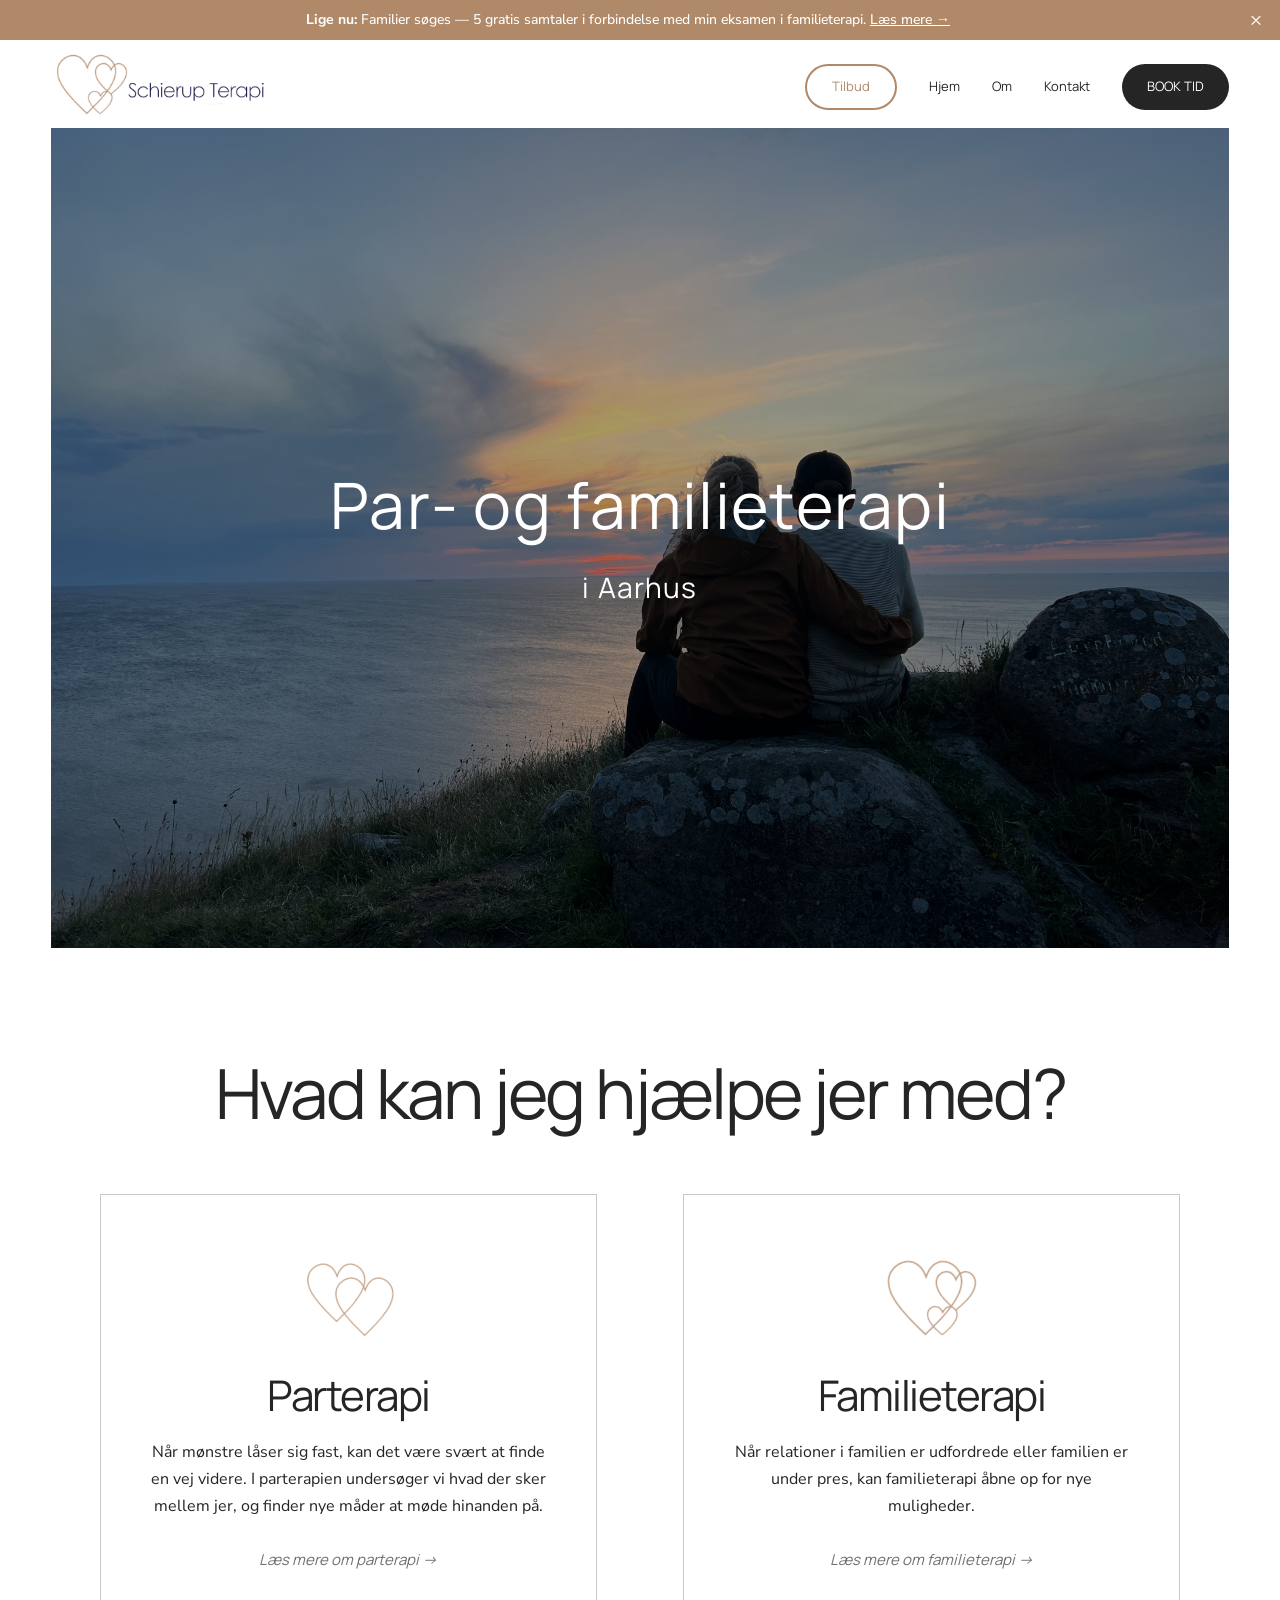
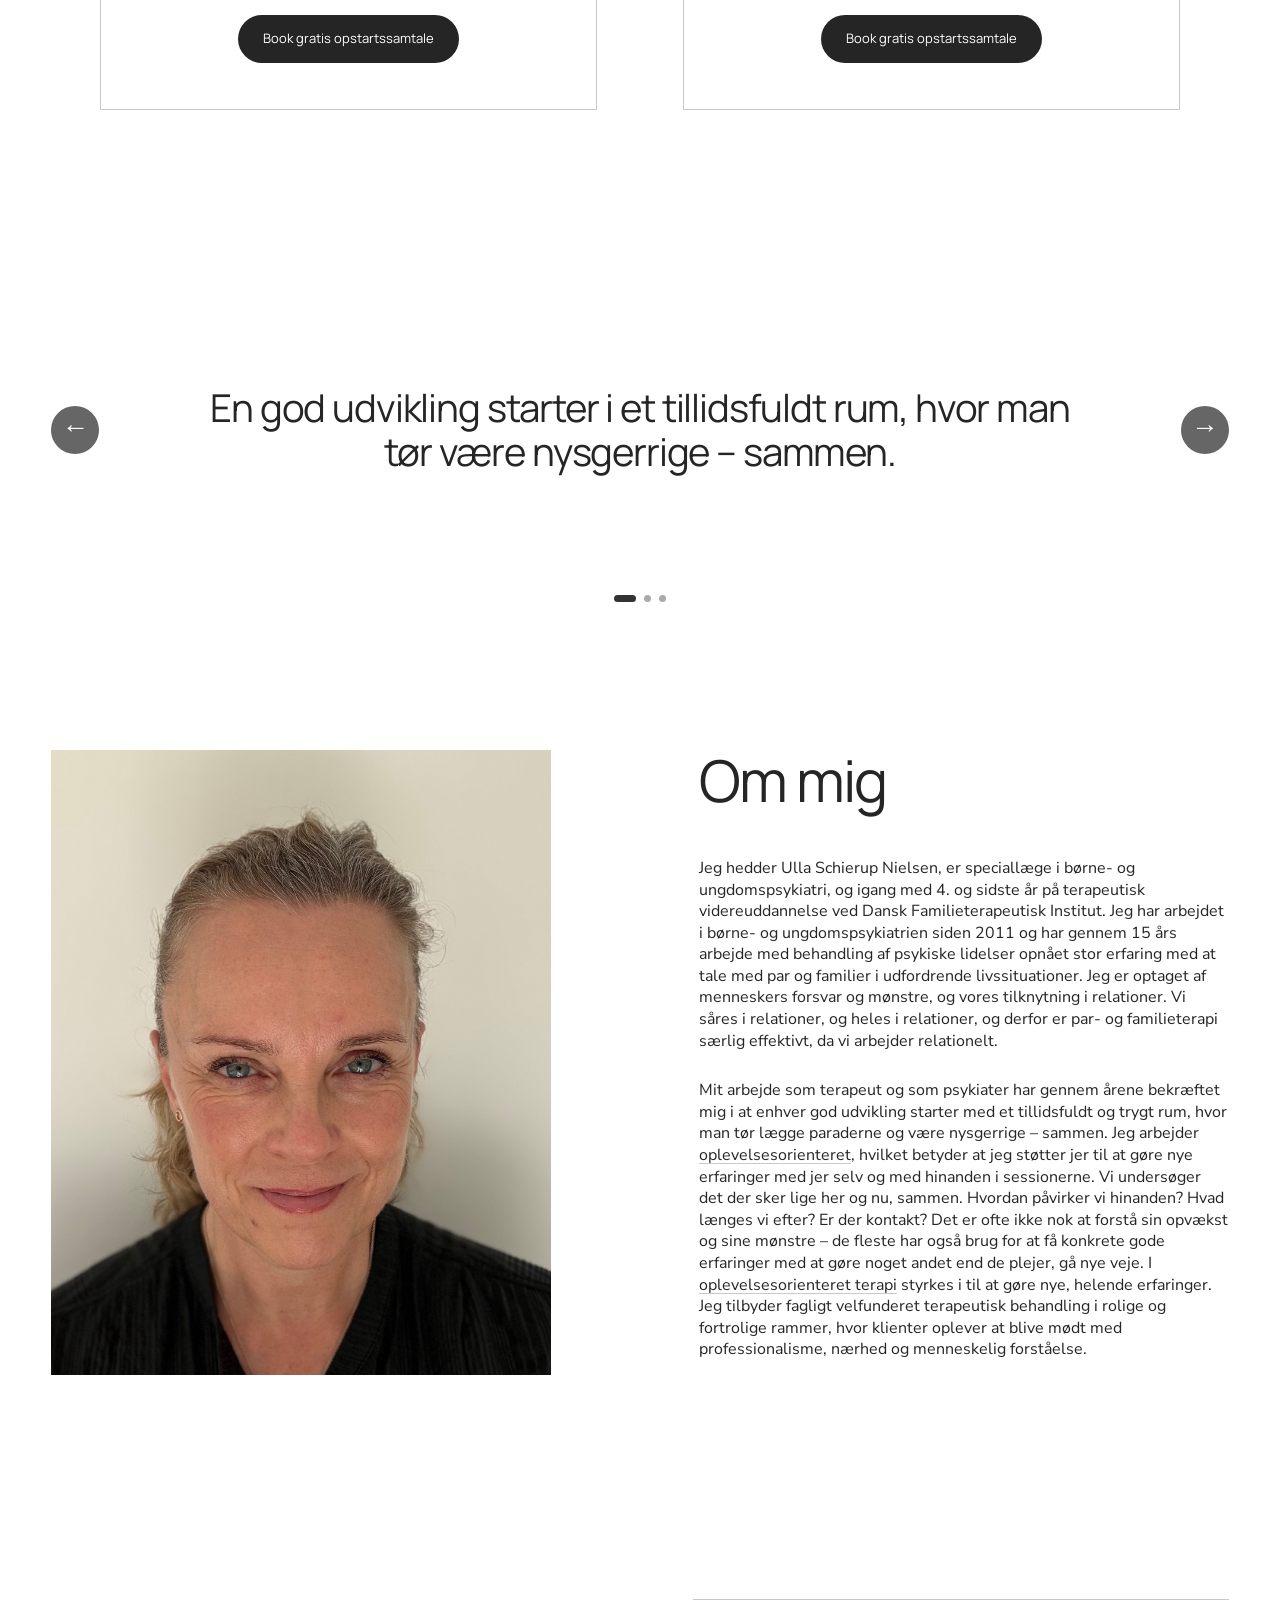
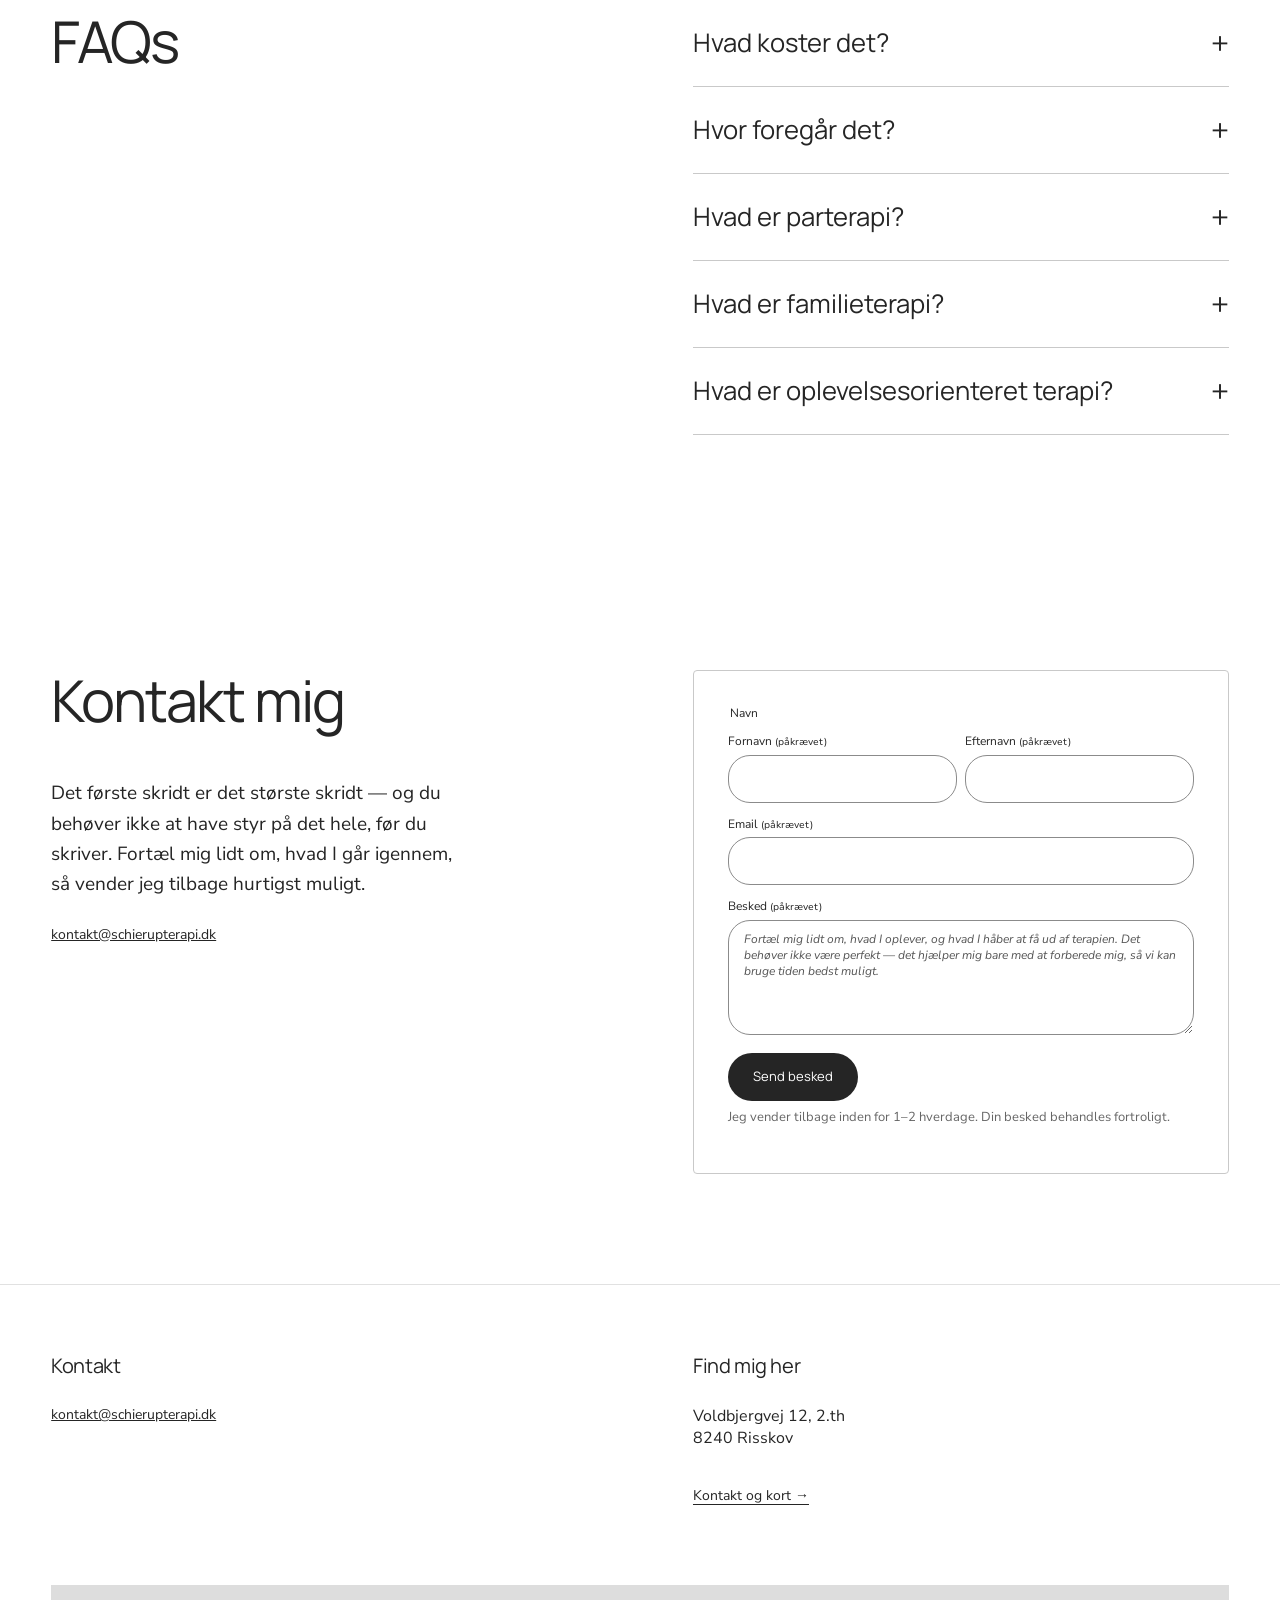
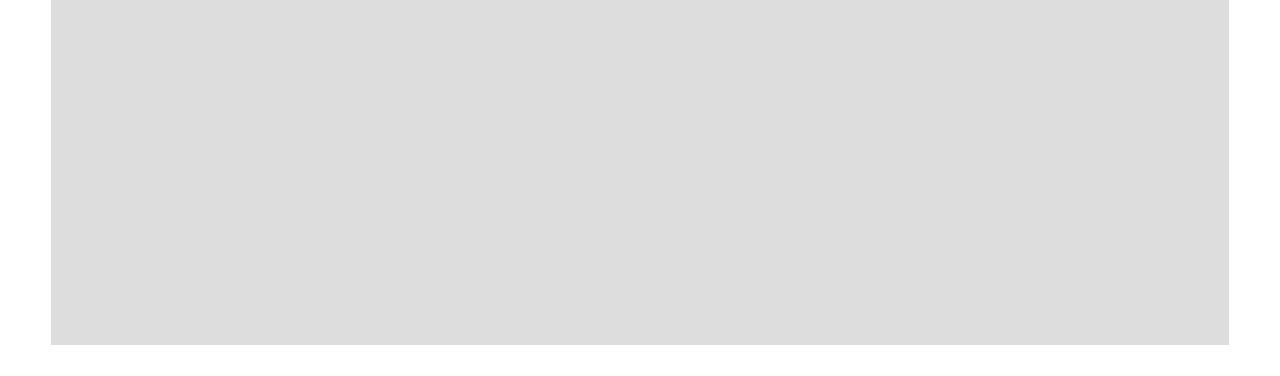
==== commit 75592aa4: "Genskab originalt header-logo (logo.png)" ====
--- a/index.html
+++ b/index.html
@@ -44,7 +44,7 @@
   </div>
   <a class="skip-link" href="#main">Gå til indhold</a>
   <header class="site-header">
-    <a class="brand" href="#top" aria-label="Schierup Terapi – forside"><img src="assets/sitelogo.png?v=4" alt="Schierup Terapi"></a>
+    <a class="brand" href="#top" aria-label="Schierup Terapi – forside"><img src="assets/logo.png" alt="Schierup Terapi"></a>
     <button class="menu-toggle" type="button" aria-expanded="false" aria-controls="navigation"><span></span><span></span><span></span><span class="sr-only">Åbn menu</span></button>
     <nav id="navigation" aria-label="Hovedmenu">
       <a class="button button-offer" href="tilbud">Tilbud</a><a href="/">Hjem</a><a href="om">Om</a>
